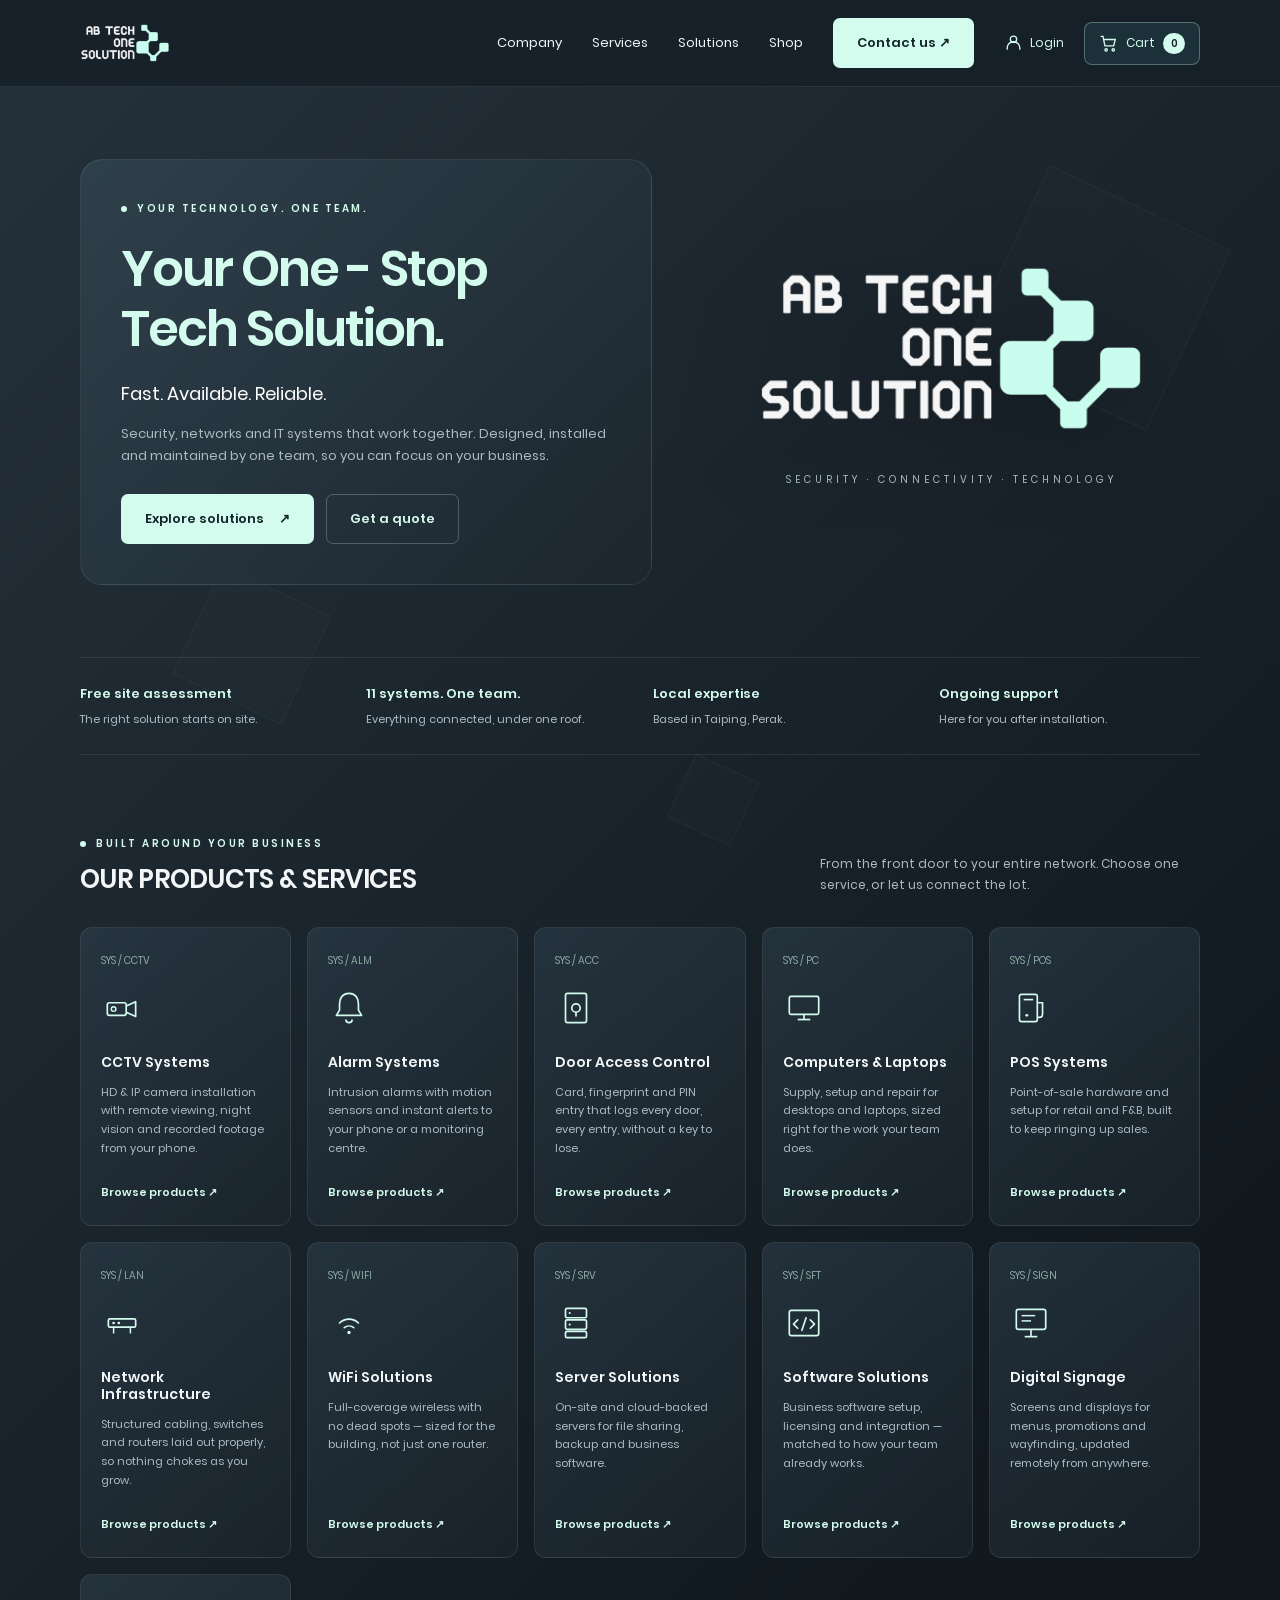
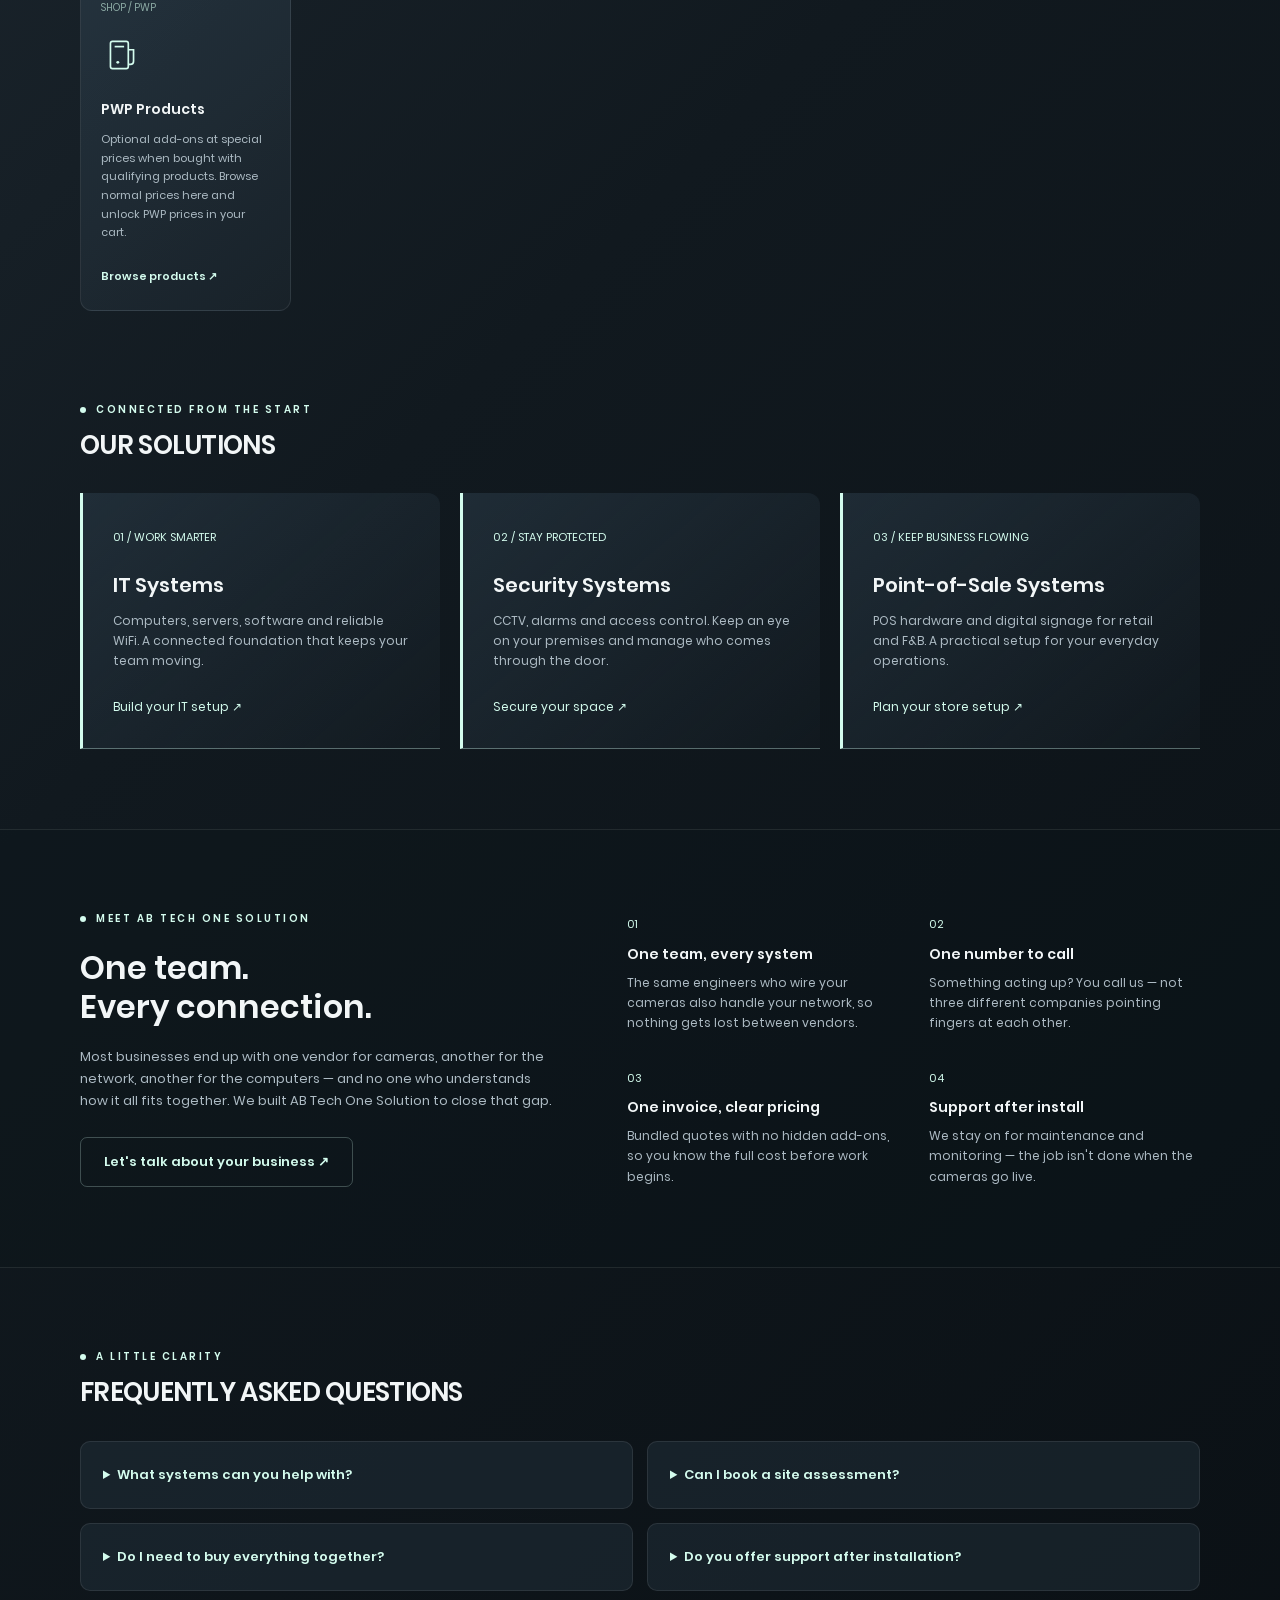
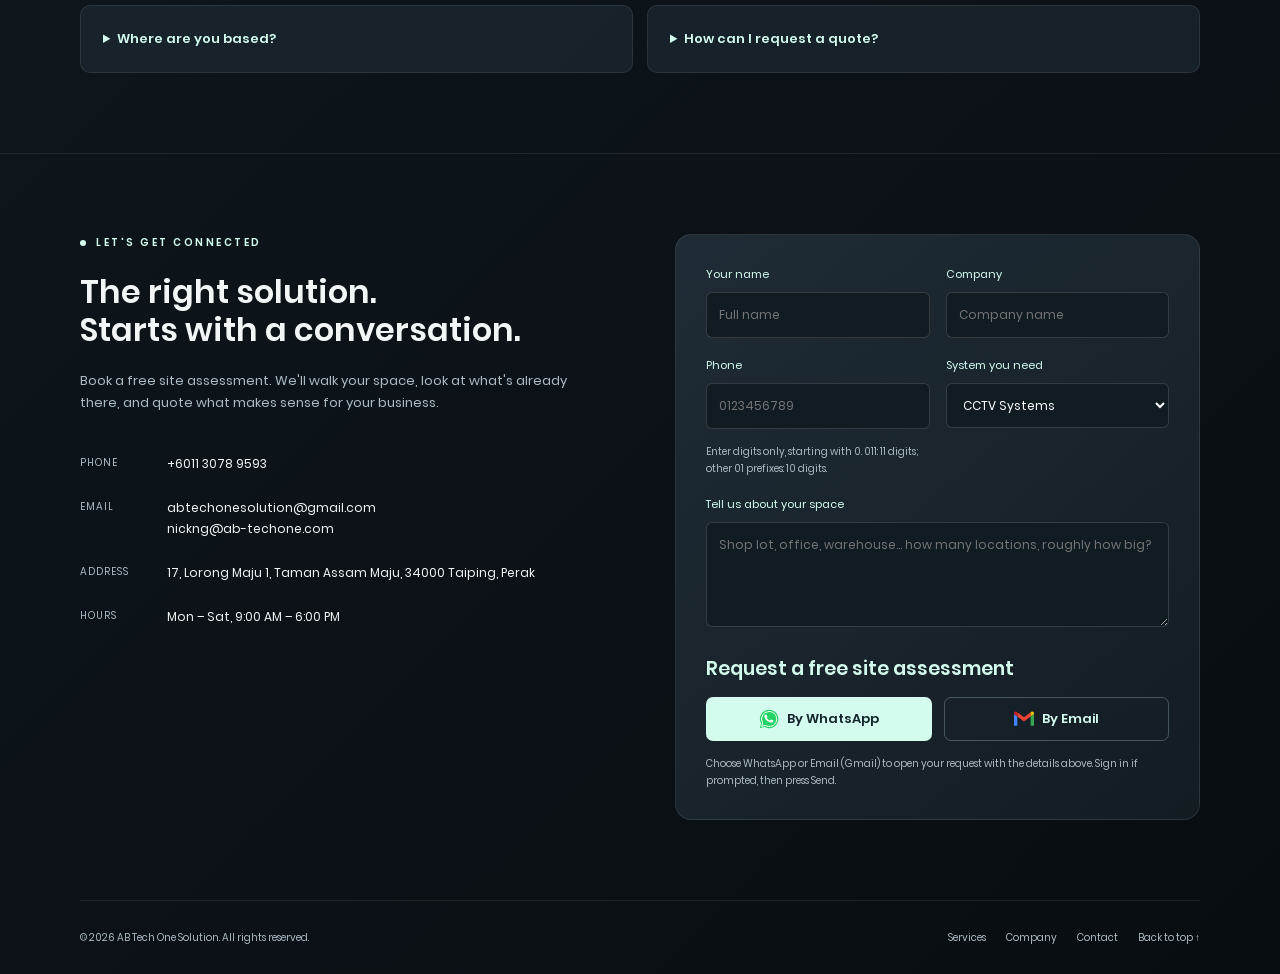
==== index.html @ af346e49 "Support custom category icons with upload preview sizing and reset" ====
<!doctype html>
<html lang="en"><head><meta charset="utf-8"><meta name="viewport" content="width=device-width,initial-scale=1"><meta name="theme-color" content="#162129"><meta name="description" content="AB Tech One Solution in Taiping, Perak. CCTV, alarms, door access, computers, POS, networking and IT solutions. Request a free site assessment."><title>AB Tech One Solution | Security, Network & IT Systems</title><link rel="icon" type="image/svg+xml" href="assets/favicon.svg?v=brand-1"><link rel="icon" type="image/png" sizes="32x32" href="assets/favicon-32.png?v=brand-1"><link rel="apple-touch-icon" sizes="180x180" href="assets/apple-touch-icon.png?v=brand-1"><link rel="stylesheet" href="styles.css?v=equal-contact-buttons"><script defer src="app.js?v=gmail-compose"></script><link rel="stylesheet" href="cart.css?v=cart-design-1"><script type="module" src="cart.js?v=category-icons-1"></script><script type="module" src="home-categories.js?v=category-icons-1"></script></head>
<body id="top"><a class="skip" href="#main">Skip to content</a><div class="background" aria-hidden="true"><i></i><i></i><i></i></div>
<header class="header"><div class="wrap header-row"><a class="brand" href="#top" aria-label="AB Tech One Solution home"><img src="assets/logo-nav.png" width="540" height="255" alt=""></a><button class="menu" aria-expanded="false" aria-controls="navigation" aria-label="Toggle navigation">Menu</button><nav class="nav" id="navigation" aria-label="Main navigation"><a href="#why">Company</a><a href="#services">Services</a><a href="#solutions">Solutions</a><a href="catalogue.html">Shop</a><a class="button" href="#contact">Contact us ↗</a></nav><div class="customer-header-actions"><button type="button" class="customer-account-toggle" data-customer-account aria-label="Customer login or create account"><svg viewBox="0 0 24 24" fill="none" stroke="currentColor" stroke-width="1.7" aria-hidden="true"><circle cx="12" cy="8" r="4"/><path d="M4 21v-2a8 8 0 0 1 16 0v2"/></svg><span>Login</span></button><button type="button" class="cart-toggle" data-cart-open><svg viewBox="0 0 24 24" fill="none" stroke="currentColor" stroke-width="1.7" aria-hidden="true"><path d="M2 3h3l2.5 12h11l2-8H6"/><circle cx="9" cy="20" r="1.5"/><circle cx="18" cy="20" r="1.5"/></svg><span>Cart</span><span data-cart-count>0</span></button></div></div></header>
<main id="main"><div class="wrap"><section class="hero" aria-labelledby="hero-title"><div class="hero-copy"><span class="eyebrow">Your technology. One team.</span><h1 id="hero-title">Your One - Stop<br>Tech Solution.</h1><p class="tagline">Fast. Available. Reliable.</p><p>Security, networks and IT systems that work together. Designed, installed and maintained by one team, so you can focus on your business.</p><div class="actions"><a class="button" href="#services">Explore solutions <span aria-hidden="true">↗</span></a><a class="button secondary" href="#contact">Get a quote</a></div></div><div class="hero-art"><img src="assets/logo-hero.png" width="1600" height="755" alt="AB Tech One Solution"><p>Security · Connectivity · Technology</p></div></section>
<div class="trust"><div><strong>Free site assessment</strong><p>The right solution starts on site.</p></div><div><strong id="systems-count-heading">Systems. One team.</strong><p>Everything connected, under one roof.</p></div><div><strong>Local expertise</strong><p>Based in Taiping, Perak.</p></div><div><strong>Ongoing support</strong><p>Here for you after installation.</p></div></div>
<section id="services"><div class="section-heading"><div><span class="eyebrow">Built around your business</span><h2>OUR PRODUCTS & SERVICES</h2></div><p>From the front door to your entire network. Choose one service, or let us connect the lot.</p></div><div class="services-grid"><article class="service-card">
          <span class="service-code">SYS / CCTV</span>
          <svg class="service-icon" viewBox="0 0 40 40" fill="none" xmlns="http://www.w3.org/2000/svg" aria-hidden="true">
            <rect x="6" y="15" width="18" height="12" rx="2" stroke="currentColor" stroke-width="1.6"/>
            <path d="M24 18l9-4v14l-9-4" stroke="currentColor" stroke-width="1.6" stroke-linejoin="round"/>
            <circle cx="12" cy="21" r="2.2" stroke="currentColor" stroke-width="1.4"/>
          </svg>
          <h3><a href="catalogue.html?category=CCTV%20Systems">CCTV Systems</a></h3>
          <p>HD &amp; IP camera installation with remote viewing, night vision and recorded footage from your phone.</p><a class="service-link" href="catalogue.html?category=CCTV%20Systems">Browse products <span aria-hidden="true">↗</span></a></article><article class="service-card">
          <span class="service-code">SYS / ALM</span>
          <svg class="service-icon" viewBox="0 0 40 40" fill="none" xmlns="http://www.w3.org/2000/svg" aria-hidden="true">
            <path d="M20 6c-6 0-9 4.5-9 10v6l-3 5h24l-3-5v-6c0-5.5-3-10-9-10z" stroke="currentColor" stroke-width="1.6" stroke-linejoin="round"/>
            <path d="M17 31a3 3 0 0 0 6 0" stroke="currentColor" stroke-width="1.6"/>
          </svg>
          <h3><a href="catalogue.html?category=Alarm%20Systems">Alarm Systems</a></h3>
          <p>Intrusion alarms with motion sensors and instant alerts to your phone or a monitoring centre.</p><a class="service-link" href="catalogue.html?category=Alarm%20Systems">Browse products <span aria-hidden="true">↗</span></a></article><article class="service-card">
          <span class="service-code">SYS / ACC</span>
          <svg class="service-icon" viewBox="0 0 40 40" fill="none" xmlns="http://www.w3.org/2000/svg" aria-hidden="true">
            <rect x="10" y="6" width="20" height="28" rx="2" stroke="currentColor" stroke-width="1.6"/>
            <circle cx="20" cy="20" r="4" stroke="currentColor" stroke-width="1.6"/>
            <line x1="20" y1="24" x2="20" y2="28" stroke="currentColor" stroke-width="1.6"/>
          </svg>
          <h3><a href="catalogue.html?category=Door%20Access%20Control">Door Access Control</a></h3>
          <p>Card, fingerprint and PIN entry that logs every door, every entry, without a key to lose.</p><a class="service-link" href="catalogue.html?category=Door%20Access%20Control">Browse products <span aria-hidden="true">↗</span></a></article><article class="service-card">
          <span class="service-code">SYS / PC</span>
          <svg class="service-icon" viewBox="0 0 40 40" fill="none" xmlns="http://www.w3.org/2000/svg" aria-hidden="true">
            <rect x="6" y="9" width="28" height="17" rx="1.5" stroke="currentColor" stroke-width="1.6"/>
            <line x1="14" y1="31" x2="26" y2="31" stroke="currentColor" stroke-width="1.6"/>
            <line x1="20" y1="26" x2="20" y2="31" stroke="currentColor" stroke-width="1.6"/>
          </svg>
          <h3><a href="catalogue.html?category=Computers%20%26%20Laptops">Computers &amp; Laptops</a></h3>
          <p>Supply, setup and repair for desktops and laptops, sized right for the work your team does.</p><a class="service-link" href="catalogue.html?category=Computers%20%26%20Laptops">Browse products <span aria-hidden="true">↗</span></a></article><article class="service-card">
          <span class="service-code">SYS / POS</span>
          <svg class="service-icon" viewBox="0 0 40 40" fill="none" xmlns="http://www.w3.org/2000/svg" aria-hidden="true">
            <rect x="9" y="7" width="17" height="26" rx="2" stroke="currentColor" stroke-width="1.6"/>
            <line x1="13" y1="12" x2="22" y2="12" stroke="currentColor" stroke-width="1.6"/>
            <path d="M26 15h5v11a3 3 0 0 1-3 3h-2" stroke="currentColor" stroke-width="1.6"/>
            <circle cx="16" cy="27" r="1.4" fill="currentColor"/>
          </svg>
          <h3><a href="catalogue.html?category=POS%20Systems">POS Systems</a></h3>
          <p>Point-of-sale hardware and setup for retail and F&amp;B, built to keep ringing up sales.</p><a class="service-link" href="catalogue.html?category=POS%20Systems">Browse products <span aria-hidden="true">↗</span></a></article><article class="service-card">
          <span class="service-code">SYS / LAN</span>
          <svg class="service-icon" viewBox="0 0 40 40" fill="none" xmlns="http://www.w3.org/2000/svg" aria-hidden="true">
            <rect x="7" y="16" width="26" height="8" rx="1.5" stroke="currentColor" stroke-width="1.6"/>
            <circle cx="12" cy="20" r="1.3" fill="currentColor"/>
            <circle cx="17" cy="20" r="1.3" fill="currentColor"/>
            <line x1="12" y1="24" x2="12" y2="30" stroke="currentColor" stroke-width="1.4"/>
            <line x1="28" y1="24" x2="28" y2="30" stroke="currentColor" stroke-width="1.4"/>
          </svg>
          <h3><a href="catalogue.html?category=Network%20Infrastructure">Network Infrastructure</a></h3>
          <p>Structured cabling, switches and routers laid out properly, so nothing chokes as you grow.</p><a class="service-link" href="catalogue.html?category=Network%20Infrastructure">Browse products <span aria-hidden="true">↗</span></a></article><article class="service-card">
          <span class="service-code">SYS / WIFI</span>
          <svg class="service-icon" viewBox="0 0 40 40" fill="none" xmlns="http://www.w3.org/2000/svg" aria-hidden="true">
            <path d="M11 20a13 13 0 0 1 18 0" stroke="currentColor" stroke-width="1.6" stroke-linecap="round"/>
            <path d="M15.5 24.5a7 7 0 0 1 9 0" stroke="currentColor" stroke-width="1.6" stroke-linecap="round"/>
            <circle cx="20" cy="29" r="1.6" fill="currentColor"/>
          </svg>
          <h3><a href="catalogue.html?category=WiFi%20Solutions">WiFi Solutions</a></h3>
          <p>Full-coverage wireless with no dead spots — sized for the building, not just one router.</p><a class="service-link" href="catalogue.html?category=WiFi%20Solutions">Browse products <span aria-hidden="true">↗</span></a></article><article class="service-card">
          <span class="service-code">SYS / SRV</span>
          <svg class="service-icon" viewBox="0 0 40 40" fill="none" xmlns="http://www.w3.org/2000/svg" aria-hidden="true">
            <rect x="10" y="6" width="20" height="9" rx="1.5" stroke="currentColor" stroke-width="1.6"/>
            <rect x="10" y="17" width="20" height="9" rx="1.5" stroke="currentColor" stroke-width="1.6"/>
            <rect x="10" y="28" width="20" height="6" rx="1.5" stroke="currentColor" stroke-width="1.6"/>
            <circle cx="14" cy="10.5" r="1" fill="currentColor"/>
            <circle cx="14" cy="21.5" r="1" fill="currentColor"/>
          </svg>
          <h3><a href="catalogue.html?category=Server%20Solutions">Server Solutions</a></h3>
          <p>On-site and cloud-backed servers for file sharing, backup and business software.</p><a class="service-link" href="catalogue.html?category=Server%20Solutions">Browse products <span aria-hidden="true">↗</span></a></article><article class="service-card">
          <span class="service-code">SYS / SFT</span>
          <svg class="service-icon" viewBox="0 0 40 40" fill="none" xmlns="http://www.w3.org/2000/svg" aria-hidden="true">
            <rect x="6" y="8" width="28" height="24" rx="2" stroke="currentColor" stroke-width="1.6"/>
            <path d="M14 17l-4 4 4 4" stroke="currentColor" stroke-width="1.6" stroke-linecap="round" stroke-linejoin="round"/>
            <path d="M26 17l4 4-4 4" stroke="currentColor" stroke-width="1.6" stroke-linecap="round" stroke-linejoin="round"/>
            <line x1="22" y1="15" x2="18" y2="27" stroke="currentColor" stroke-width="1.6" stroke-linecap="round"/>
          </svg>
          <h3><a href="catalogue.html?category=Software%20Solutions">Software Solutions</a></h3>
          <p>Business software setup, licensing and integration — matched to how your team already works.</p><a class="service-link" href="catalogue.html?category=Software%20Solutions">Browse products <span aria-hidden="true">↗</span></a></article><article class="service-card">
          <span class="service-code">SYS / SIGN</span>
          <svg class="service-icon" viewBox="0 0 40 40" fill="none" xmlns="http://www.w3.org/2000/svg" aria-hidden="true">
            <rect x="6" y="7" width="28" height="19" rx="2" stroke="currentColor" stroke-width="1.6"/>
            <line x1="14" y1="33" x2="26" y2="33" stroke="currentColor" stroke-width="1.6"/>
            <line x1="20" y1="26" x2="20" y2="33" stroke="currentColor" stroke-width="1.6"/>
            <line x1="11" y1="13" x2="24" y2="13" stroke="currentColor" stroke-width="1.4"/>
            <line x1="11" y1="18" x2="20" y2="18" stroke="currentColor" stroke-width="1.4"/>
          </svg>
          <h3><a href="catalogue.html?category=Digital%20Signage">Digital Signage</a></h3>
          <p>Screens and displays for menus, promotions and wayfinding, updated remotely from anywhere.</p><a class="service-link" href="catalogue.html?category=Digital%20Signage">Browse products <span aria-hidden="true">↗</span></a></article></div></section>
<section id="solutions" class="solutions"><div class="section-heading"><div><span class="eyebrow">Connected from the start</span><h2>OUR SOLUTIONS</h2></div></div><div class="solutions-grid"><article class="solution"><span>01 / WORK SMARTER</span><h3>IT Systems</h3><p>Computers, servers, software and reliable WiFi. A connected foundation that keeps your team moving.</p><a href="#contact" data-service="Network Infrastructure">Build your IT setup ↗</a></article><article class="solution"><span>02 / STAY PROTECTED</span><h3>Security Systems</h3><p>CCTV, alarms and access control. Keep an eye on your premises and manage who comes through the door.</p><a href="#contact" data-service="CCTV Systems">Secure your space ↗</a></article><article class="solution"><span>03 / KEEP BUSINESS FLOWING</span><h3>Point-of-Sale Systems</h3><p>POS hardware and digital signage for retail and F&B. A practical setup for your everyday operations.</p><a href="#contact" data-service="POS Systems">Plan your store setup ↗</a></article></div></section></div>
<section class="why" id="why"><div class="wrap why-grid"><div class="why-copy"><span class="eyebrow">Meet AB Tech One Solution</span><h2>One team.<br>Every connection.</h2><p>Most businesses end up with one vendor for cameras, another for the network, another for the computers — and no one who understands how it all fits together. We built AB Tech One Solution to close that gap.</p><a class="button secondary" style="margin-top:25px" href="#contact">Let's talk about your business ↗</a></div><div class="why-list">
        <div class="why-item">
          <span class="num mono">01</span>
          <h3>One team, every system</h3>
          <p>The same engineers who wire your cameras also handle your network, so nothing gets lost between vendors.</p>
        </div>
        <div class="why-item">
          <span class="num mono">02</span>
          <h3>One number to call</h3>
          <p>Something acting up? You call us — not three different companies pointing fingers at each other.</p>
        </div>
        <div class="why-item">
          <span class="num mono">03</span>
          <h3>One invoice, clear pricing</h3>
          <p>Bundled quotes with no hidden add-ons, so you know the full cost before work begins.</p>
        </div>
        <div class="why-item">
          <span class="num mono">04</span>
          <h3>Support after install</h3>
          <p>We stay on for maintenance and monitoring — the job isn't done when the cameras go live.</p>
        </div></div></div></section>
<div class="wrap"><section id="faq"><div class="section-heading"><div><span class="eyebrow">A little clarity</span><h2>FREQUENTLY ASKED QUESTIONS</h2></div></div><div class="faqs"><details><summary>What systems can you help with?</summary><p>We supply, install and maintain CCTV, alarms, access control, computers, POS systems, networks, WiFi, servers, software and digital signage.</p></details><details><summary>Can I book a site assessment?</summary><p>Yes. Contact us to arrange a free site assessment. We review your space and existing systems before recommending a solution.</p></details><details><summary>Do I need to buy everything together?</summary><p>No. Each service can be purchased on its own, or combined into a coordinated setup for your business.</p></details><details><summary>Do you offer support after installation?</summary><p>Yes. We provide maintenance and monitoring after installation. Get in touch to discuss support for your setup.</p></details><details><summary>Where are you based?</summary><p>We are at 17, Lorong Maju 1, Taman Assam Maju, 34000 Taiping, Perak. Call us to discuss a visit to your location.</p></details><details><summary>How can I request a quote?</summary><p>Call +6011 3078 9593, email us, or use the form below to request a free site assessment through WhatsApp. Tell us about your space and the systems you need.</p></details></div></section></div>
<section class="contact" id="contact"><div class="wrap contact-inner"><div class="contact-info"><span class="eyebrow">Let's get connected</span><h2>The right solution.<br>Starts with a conversation.</h2><p>Book a free site assessment. We'll walk your space, look at what's already there, and quote what makes sense for your business.</p><div class="contact-detail">
          <div><span class="label mono">PHONE</span><a href="tel:+601130789593">+6011 3078 9593</a></div>
          <div><span class="label mono">EMAIL</span>
            <span class="lines">
              <a href="mailto:abtechonesolution@gmail.com">abtechonesolution@gmail.com</a>
              <a href="mailto:nickng@ab-techone.com">nickng@ab-techone.com</a>
            </span>
          </div>
          <div><span class="label mono">ADDRESS</span>
            <a href="https://www.google.com/maps/search/?api=1&query=17+Lorong+Maju+1+Taman+Assam+Maju+34000+Taiping+Perak" target="_blank" rel="noopener">
              17, Lorong Maju 1, Taman Assam Maju, 34000 Taiping, Perak
            </a>
          </div>
          <div><span class="label mono">HOURS</span><span>Mon – Sat, 9:00 AM – 6:00 PM</span></div></div></div><form class="contact-form" action="https://wa.me/601130789593" method="get"><div class="form-row two">
          <div class="field">
            <label for="name">Your name</label>
            <input id="name" name="name" type="text" placeholder="Full name" required>
          </div>
          <div class="field">
            <label for="company">Company</label>
            <input id="company" name="company" type="text" placeholder="Company name" required pattern=".*\S.*" title="Enter your company name.">
          </div>
        </div>
        <div class="form-row two">
          <div class="field">
            <label for="phone">Phone</label>
            <input id="phone" name="phone" type="tel" placeholder="0123456789" required maxlength="11" pattern="[0-9]{10,11}" inputmode="numeric" autocomplete="tel" aria-describedby="phone-help">
            <p class="form-note" id="phone-help">Enter digits only, starting with 0. 011: 11 digits; other 01 prefixes: 10 digits.</p>
          </div>
          <div class="field">
            <label for="service">System you need</label>
            <select id="service" name="service"><option>CCTV Systems</option><option>Alarm Systems</option><option>Door Access Control</option><option>Computers &amp; Laptops</option><option>POS Systems</option><option>Network Infrastructure</option><option>WiFi Solutions</option><option>Server Solutions</option><option>Software Solutions</option><option>Digital Signage</option><option>Not sure yet</option></select>
          </div>
        </div>
        <div class="form-row">
          <div class="field">
            <label for="message">Tell us about your space</label>
            <textarea id="message" name="message" placeholder="Shop lot, office, warehouse... how many locations, roughly how big?"></textarea>
          </div>
        </div>
        <h3 class="assessment-title">Request a free site assessment</h3>
        <div class="assessment-actions">
          <button class="button form-submit" type="submit" name="channel" value="whatsapp"><svg width="20" height="20" class="contact-channel-icon" viewBox="0 0 24 24" aria-hidden="true"><path fill="#25d366" d="M12 1a11 11 0 0 0-9.5 16.5L1 23l5.7-1.5A11 11 0 1 0 12 1Z"/><path fill="none" stroke="#fff" stroke-width="1.2" d="M12 3a9 9 0 0 0-7.8 13.5L3.2 20.8l4.4-1.1A9 9 0 1 0 12 3Z"/><path fill="#fff" d="m8.5 6.7-1 .1c-.5.1-1.1.9-1.1 1.8 0 2.3 3.2 5.9 6.6 7.3 1.8.8 3.7.3 4.1-1.1l.2-1-2.8-1.3-.8 1c-.3.3-.5.3-.9.1-1.3-.6-2.6-1.7-3.3-2.9-.2-.4-.2-.6 0-.8l.8-.9Z"/></svg>By WhatsApp</button>
          <button class="button secondary form-submit" type="submit" name="channel" value="email"><svg width="20" height="20" class="contact-channel-icon" viewBox="0 0 24 20" aria-hidden="true"><path fill="#4285f4" d="M0 4v14h4V7Z"/><path fill="#34a853" d="M20 7v11h4V4Z"/><path fill="#ea4335" d="m4 2 8 6 8-6v5l-8 6-8-6Z"/><path fill="#c5221f" d="M0 4V3a2 2 0 0 1 3.2-1.6L4 2v5Z"/><path fill="#fbbc04" d="m20 2 .8-.6A2 2 0 0 1 24 3v1l-4 3Z"/></svg>By Email</button>
        </div>
        <p class="form-note" id="form-status" role="status">Choose WhatsApp or Email (Gmail) to open your request with the details above. Sign in if prompted, then press Send.</p><noscript><p class="form-note">Please email <a href="mailto:abtechonesolution@gmail.com">abtechonesolution@gmail.com</a> or call +6011 3078 9593.</p></noscript>
      </form></div></section></main>
<footer><div class="wrap footer-row"><span>© <span id="year">2026</span> AB Tech One Solution. All rights reserved.</span><div class="footer-links"><a href="#services">Services</a><a href="#why">Company</a><a href="#contact">Contact</a><a href="#top">Back to top ↑</a></div></div></footer></body></html>
---- styles.css ----
@font-face{font-family:Poppins;src:url('assets/poppins-regular.ttf') format('truetype');font-weight:400;font-display:swap}
@font-face{font-family:Poppins;src:url('assets/poppins-semibold.ttf') format('truetype');font-weight:600 800;font-display:swap}
:root{color-scheme:dark;--mint:#d4fcee;--muted:#adbbc4;--line:#ffffff16;--panel:#263640;--bg:#11191f}
*{box-sizing:border-box}html{scroll-behavior:smooth;scroll-padding-top:100px}body{margin:0;background:linear-gradient(135deg,#25313b 0%,#11191f 45%,#080d11 100%);color:#f2f6f7;font:15px/1.7 Poppins,Arial,sans-serif}a{color:inherit;text-decoration:none}button,input,textarea,select{font:inherit}button,a,input,textarea,select,summary{-webkit-tap-highlight-color:transparent}a:focus-visible,button:focus-visible,input:focus-visible,select:focus-visible,textarea:focus-visible,summary:focus-visible{outline:3px solid var(--mint);outline-offset:5px}img,svg{max-width:100%;display:block}h1,h2,h3,p{margin:0}h1,h2,h3{line-height:1.2}p{color:var(--muted)}.wrap{width:min(1120px,calc(100% - 48px));margin:auto}.skip{position:fixed;top:-100px;z-index:100;background:var(--mint);color:var(--bg);padding:12px}.skip:focus{top:8px}.background{position:fixed;inset:0;overflow:hidden;pointer-events:none;z-index:-1}.background i{position:absolute;width:120px;height:120px;border:1px solid #d4fcee0b;background:#d4fcee03;left:15%;top:65%;transform:rotate(25deg);animation:float 18s ease-in-out infinite}.background i:nth-child(2){left:78%;top:22%;width:200px;height:200px;animation-delay:-8s}.background i:nth-child(3){left:53%;top:85%;width:70px;height:70px;animation-delay:-4s}@keyframes float{50%{transform:translateY(-65px) rotate(65deg)}}
.header{position:sticky;top:0;z-index:20;background:#162129ed;backdrop-filter:blur(18px);border-bottom:1px solid var(--line)}.header-row{height:86px;display:flex;align-items:center;justify-content:space-between;gap:24px}.brand{display:flex;align-items:center;gap:12px;font-size:13px;font-weight:600;line-height:1.4}.brand img{width:90px;height:auto;flex-shrink:0;object-fit:contain}.brand small{display:block;color:var(--muted);font-size:10px;letter-spacing:2px;font-weight:400}.nav{display:flex;gap:30px;align-items:center;font-size:13px}.nav a:hover{color:var(--mint)}.button{display:inline-flex;align-items:center;justify-content:center;gap:15px;border:1px solid transparent;border-radius:7px;background:var(--mint);color:#13252a;padding:13px 23px;font-weight:600;font-size:13px;cursor:pointer;transition:transform .2s,background .2s}.button:hover{background:#a9ebd4;transform:translateY(-2px)}.button.secondary{background:transparent;color:var(--mint);border-color:#d4fcee40}.menu{display:none}.hero{display:grid;grid-template-columns:1.15fr 1fr;align-items:center;gap:50px;min-height:570px;padding:70px 0}.hero-copy{padding:40px;border:1px solid var(--line);border-radius:22px;background:linear-gradient(135deg,#344955aa,#1d272faa)}.eyebrow{display:block;color:var(--mint);text-transform:uppercase;letter-spacing:2.5px;font-size:10px;font-weight:600;margin-bottom:22px}.eyebrow::before{content:'';display:inline-block;width:6px;height:6px;border-radius:50%;background:var(--mint);margin-right:10px}h1{font-size:clamp(34px,4vw,50px);letter-spacing:-2px;color:var(--mint)}.tagline{font-size:18px;color:#fff;margin-top:20px}.hero-copy>p:not(.tagline){margin-top:14px;font-size:13px}.actions{display:flex;flex-wrap:wrap;gap:12px;margin-top:27px}.hero-art{text-align:center}.hero-art img{width:390px;height:auto;margin:auto;filter:drop-shadow(0 20px 45px #0005)}.hero-art p{font-size:10px;letter-spacing:4px;margin-top:30px;text-transform:uppercase}.trust{display:grid;grid-template-columns:repeat(4,1fr);border-block:1px solid var(--line);padding:25px 0;gap:25px}.trust strong{display:block;font-size:13px;color:var(--mint)}.trust p{font-size:11px;margin-top:5px}section{padding:80px 0}.section-heading{display:flex;justify-content:space-between;align-items:end;gap:30px;margin-bottom:32px}.section-heading h2{font-size:26px;letter-spacing:-.7px}.section-heading p{max-width:380px;font-size:12px}.section-heading .eyebrow{margin-bottom:12px}.services-grid{display:grid;grid-template-columns:repeat(5,1fr);gap:16px}.service-card{position:relative;padding:24px 20px;display:flex;flex-direction:column;align-items:start;border:1px solid var(--line);border-radius:12px;background:linear-gradient(140deg,#2e404e90,#1d272f90);transition:transform .2s,border-color .2s;min-width:0}.service-card:hover{transform:translateY(-5px);border-color:#d4fcee60}.service-code{font-size:10px;color:#8caaa4;margin-bottom:18px}.service-icon{width:42px;height:42px;color:var(--mint);margin-bottom:25px}.service-card h3{font-size:14px;margin-bottom:12px}.service-card p{font-size:11px;margin-bottom:25px}.service-link{margin-top:auto;font-size:11px;font-weight:600;color:var(--mint)}.solutions{padding-top:10px}.solutions-grid{display:grid;grid-template-columns:repeat(3,1fr);gap:20px}.solution{padding:30px;border-left:3px solid var(--mint);border-bottom:1px solid #d4fcee55;background:linear-gradient(140deg,#2e404e80,#1d272f30);border-radius:0 12px 0 0}.solution span{font-size:11px;color:var(--mint)}.solution h3{font-size:20px;margin:24px 0 14px}.solution p{font-size:12px}.solution a{display:inline-block;font-size:12px;color:var(--mint);margin-top:25px}.why{border-block:1px solid var(--line);background:#0b141a40}.why-grid{display:grid;grid-template-columns:1fr 1.2fr;gap:70px}.why h2{font-size:32px}.why-copy>p{margin-top:20px;font-size:13px}.why-list{display:grid;grid-template-columns:1fr 1fr;gap:30px}.why-item .num{font-size:11px;color:var(--mint)}.why-item h3{font-size:14px;margin:10px 0}.why-item p{font-size:12px}.faqs{display:grid;grid-template-columns:1fr 1fr;gap:14px;align-items:start}details{background:#26364070;border:1px solid var(--line);border-radius:10px;padding:22px}summary{cursor:pointer;font-size:13px;font-weight:600;color:var(--mint)}details p{font-size:12px;margin-top:16px}.quote-banner{margin-top:65px;padding:38px 40px;border-radius:16px;background:var(--mint);color:#15262e;display:flex;align-items:center;justify-content:space-between;gap:30px}.quote-banner h2{font-size:26px}.quote-banner p{color:#34554f;font-size:13px;margin-top:8px}.quote-banner .button{background:#1d303a;color:var(--mint);flex-shrink:0}.contact{border-top:1px solid var(--line)}.contact-inner{display:grid;grid-template-columns:1fr 1fr;gap:70px}.contact h2{font-size:32px}.contact-info>p{font-size:13px;margin:20px 0 28px}.contact-detail>div{display:grid;grid-template-columns:72px 1fr;gap:15px;font-size:12px;padding:12px 0}.label{font-size:10px;color:var(--muted);letter-spacing:1px}.lines a{display:block}.contact-detail a{overflow-wrap:anywhere}.contact-detail a:hover{text-decoration:underline;color:var(--mint)}.contact-form{padding:30px;background:linear-gradient(140deg,#2e404e90,#1d272f90);border:1px solid var(--line);border-radius:16px}.form-row{display:grid;gap:16px;margin-bottom:18px}.form-row.two{grid-template-columns:1fr 1fr}.field label{display:block;font-size:11px;margin-bottom:8px;color:var(--mint)}input,select,textarea{width:100%;min-width:0;border:1px solid #ffffff25;border-radius:6px;background:#111b22;color:#fff;padding:12px;font-size:12px}textarea{min-height:105px;resize:vertical}.form-submit{width:100%}.form-note{font-size:10px;margin-top:14px}.footer-row{display:flex;justify-content:space-between;gap:20px;align-items:center;padding:28px 0;border-top:1px solid var(--line);font-size:10px;color:var(--muted)}.footer-links{display:flex;gap:20px}
@media(min-width:1400px){.hero{min-height:630px}}@media(max-width:1000px){.services-grid{grid-template-columns:repeat(3,1fr)}.hero{gap:25px}.hero-copy{padding:28px}.nav{gap:18px}.contact-inner,.why-grid{gap:35px}}
@media(max-width:720px){.wrap{width:calc(100% - 36px)}.header-row{height:72px}.brand img{width:70px}.menu{display:block;background:none;border:1px solid #ffffff30;color:var(--mint);padding:8px 12px;border-radius:6px}.nav{display:none;position:absolute;top:72px;left:0;right:0;padding:24px;background:#17242d;border-bottom:1px solid var(--line);flex-direction:column;align-items:stretch}.nav.open{display:flex}.hero{grid-template-columns:1fr;padding:35px 0;gap:30px;min-height:auto}.hero-art{grid-row:1}.hero-art img{width:200px}.hero-art p{display:none}.hero-copy{padding:30px 25px}h1{font-size:38px}.trust{grid-template-columns:1fr 1fr;gap:22px}.services-grid{grid-template-columns:1fr 1fr;gap:12px}.service-card{padding:20px 16px}.section-heading{display:block}.section-heading p{margin-top:15px}.solutions-grid,.why-grid,.contact-inner,.faqs{grid-template-columns:1fr}.solutions-grid{gap:16px}.solution{padding:24px}.solution h3{margin-top:15px}.why-list{gap:24px}section{padding:55px 0}.quote-banner{padding:28px;display:block}.quote-banner .button{margin-top:22px}.contact-form{padding:24px}.footer-row{align-items:start;flex-direction:column}}
@media(max-width:380px){.form-row.two,.why-list{grid-template-columns:1fr}h1{font-size:32px}.brand{font-size:11px}.services-grid{grid-template-columns:1fr}}
@media(prefers-reduced-motion:reduce){html{scroll-behavior:auto}*,*::before,*::after{animation:none!important;transition:none!important}}

.assessment-title{font-size:19px;color:var(--mint);margin:24px 0 16px}.assessment-actions{display:grid;grid-template-columns:repeat(2,minmax(0,1fr));gap:12px}.assessment-actions .button{width:100%;min-height:44px;padding:10px 16px;gap:8px;white-space:nowrap}.assessment-actions .contact-channel-icon{display:block;width:20px;height:20px;flex:0 0 20px}
---- cart.css ----
.cart-toggle{display:inline-flex;align-items:center;gap:8px;border:1px solid #d4fcee50;border-radius:8px;background:#1b3039;color:var(--mint);padding:10px 14px;font:inherit;font-size:12px;cursor:pointer;white-space:nowrap}.cart-toggle svg{width:19px;height:19px}.cart-toggle [data-cart-count]{background:var(--mint);color:#162129;border-radius:20px;min-width:22px;padding:2px 5px;text-align:center;font-size:10px;font-weight:600}.cart-dialog{width:min(760px,calc(100% - 28px));max-height:90vh;max-height:90dvh;overflow:auto;padding:30px;border:1px solid #d4fcee35;border-radius:18px;background:#1b2932;color:#f2f6f7}.cart-dialog::backdrop{background:#050b10cc;backdrop-filter:blur(5px)}body:has(.cart-dialog[open]){overflow:hidden}.cart-heading{display:flex;align-items:center;justify-content:space-between;gap:20px}.cart-heading h2{font-size:28px;margin-top:8px}.cart-close{background:none;border:0;font-size:30px;color:var(--mint);cursor:pointer}.cart-status{font-size:12px;margin-top:12px}.cart-status:empty{display:none}.cart-item{display:flex;gap:18px;align-items:center;padding:22px 0;border-bottom:1px solid var(--line)}.cart-item>img{width:85px;height:85px;object-fit:contain;border-radius:10px;background:#13232d}.cart-item-copy{flex:1;min-width:0}.cart-item h3{font-size:15px;overflow-wrap:anywhere}.cart-item p{font-size:12px;margin:6px 0}.cart-item .product-category{display:block;font-size:9px;color:var(--muted)}.cart-item .sample-badge{display:inline-block;font-size:9px;color:var(--mint);margin-top:5px}.cart-quantity{display:flex;align-items:center;margin-top:12px;gap:0}.cart-quantity button,.cart-quantity input{height:34px;border:1px solid #d4fcee35;border-radius:0;background:#13232d;color:var(--mint);text-align:center}.cart-quantity button{width:32px;font-size:18px;cursor:pointer}.cart-quantity input{width:58px;padding:4px;font-size:12px}.cart-quantity button:first-child{border-radius:6px 0 0 6px}.cart-quantity button:last-child{border-radius:0 6px 6px 0}.cart-quantity button:disabled{opacity:.4;cursor:default}.cart-item-end{text-align:right;display:flex;flex-direction:column;align-items:end;gap:14px}.cart-item-end strong{font-size:14px;color:var(--mint)}.cart-remove,.cart-clear{border:0;background:none;color:#ffc6b5;cursor:pointer;font-size:12px}.cart-summary{margin:24px 0;padding:20px;border:1px solid #d4fcee25;border-radius:10px;background:#13232d}.cart-summary>div{display:flex;justify-content:space-between;gap:12px;align-items:center}.cart-summary strong{font-size:26px;color:var(--mint)}.cart-summary p{font-size:11px;margin-top:10px}.cart-price-note:empty{display:none}.cart-actions{display:flex;align-items:center;justify-content:space-between;gap:16px}.cart-empty{text-align:center;padding:40px 0}.cart-empty p{margin:12px 0 24px;font-size:13px}.cart-toast{position:fixed;bottom:24px;left:50%;transform:translateX(-50%);z-index:10001;background:var(--mint);color:#162129;border-radius:10px;padding:14px 20px;font-size:12px;box-shadow:0 8px 30px #0006;max-width:calc(100% - 32px);width:max-content;pointer-events:none;opacity:0;transition:opacity .15s}.cart-toast.visible{opacity:1}.product-add-cart{margin-top:18px;width:100%;justify-content:center}.product-add-cart:disabled{opacity:.6}.header-row>.cart-toggle{margin-left:auto;margin-right:18px}@media(max-width:600px){.cart-dialog{padding:22px 18px}.cart-item{gap:12px;align-items:start;flex-wrap:wrap}.cart-item>img{width:60px;height:60px}.cart-item-copy{flex-basis:calc(100% - 80px)}.cart-item-end{flex-direction:row;align-items:center;justify-content:space-between;width:100%;padding-left:72px}.cart-summary strong{font-size:22px}.cart-heading h2{font-size:24px}.cart-toggle{padding:8px 10px}.header-row>.cart-toggle{margin-right:10px}.catalogue-nav{gap:10px}}
@media(min-width:721px) and (max-width:1100px){.header-row{gap:14px}.header-row>.cart-toggle{margin-right:0}.header-row .brand span{display:none}.header-row .nav{gap:14px;font-size:12px}.header-row .nav .button{padding:11px 14px;font-size:12px}}
@media(max-width:720px){.header-row{gap:10px}.header-row>.cart-toggle{margin-right:0}.header-row .brand span{display:none}}
@media(min-width:721px) and (max-width:850px){.header-row .nav{gap:10px;font-size:11px}.header-row .nav .button{padding:10px;font-size:11px}.header-row .brand img{width:75px}}
.customer-header-actions{display:flex;align-items:center;gap:14px;flex-shrink:0}.header-row>.nav,.header-row>.catalogue-nav{margin-left:auto}.customer-account-toggle{display:inline-flex;align-items:center;gap:7px;background:none;border:0;color:var(--mint);font:inherit;font-size:12px;cursor:pointer;max-width:150px}.customer-account-toggle svg{width:19px;height:19px;flex-shrink:0}.customer-account-toggle span{overflow:hidden;text-overflow:ellipsis;white-space:nowrap}.customer-dialog{width:min(450px,calc(100% - 28px));max-height:90dvh;overflow:auto;padding:28px;border:1px solid #d4fcee35;border-radius:18px;background:#1b2932;color:#f2f6f7}.customer-dialog::backdrop{background:#050b10cc;backdrop-filter:blur(5px)}body:has(.customer-dialog[open]){overflow:hidden}.customer-dialog h2{font-size:24px}.customer-dialog>p{font-size:12px;margin-top:16px}.customer-tabs{display:flex;gap:24px;border-bottom:1px solid var(--line);margin:24px 0 18px}.customer-tabs button{border:0;border-bottom:2px solid transparent;background:none;color:var(--muted);font:inherit;font-size:13px;padding:0 0 12px;cursor:pointer}.customer-tabs button[aria-selected=true]{border-color:var(--mint);color:var(--mint)}.customer-dialog label{display:block;margin-top:16px;font-size:12px;color:var(--mint)}.customer-dialog input{margin-top:7px;padding:12px}.customer-submit{width:100%;margin-top:24px}.customer-help{font-size:10px;margin-top:6px}.customer-dialog #customer-message[data-error=true]{color:#ffc6b5}.customer-dialog #customer-message:empty{display:none}#customer-signed-in p{margin:22px 0;font-size:14px}.customer-dialog button:disabled{opacity:.5;cursor:default}
@media(max-width:1100px){.customer-header-actions{gap:10px}.customer-account-toggle{max-width:100px;font-size:11px}.header-row{gap:12px}.header-row .nav{gap:12px;font-size:12px}.header-row .brand span{display:none}.header-row .nav .button{padding:10px 12px;font-size:11px}}
@media(min-width:721px) and (max-width:900px){.header-row .nav{gap:9px;font-size:11px}.customer-account-toggle span{display:none}.customer-account-toggle{width:26px}}
@media(max-width:720px){.header-row>.menu{margin-left:auto}.header-row>.catalogue-nav{margin-left:auto}.customer-account-toggle span{display:none}.customer-account-toggle{padding:7px}.customer-header-actions{gap:6px}.catalogue-nav>a:first-child{display:inline-flex}.catalogue-nav .button{font-size:10px;padding:9px 10px}}
@media(max-width:420px){.cart-toggle>span:not([data-cart-count]){display:none}.cart-toggle{gap:5px;padding:8px}.header-row{gap:8px}.customer-dialog{padding:22px}}.customer-dialog{width:min(520px,calc(100% - 28px))}.customer-dialog input,.customer-dialog select{width:100%;min-width:0;box-sizing:border-box}.customer-dialog select{display:block;margin-top:7px;padding:12px;background:#13232d;border:1px solid #d4fcee35;border-radius:8px;color:var(--mint);font:inherit;color-scheme:dark}.customer-dialog input[type=date]{color-scheme:dark;min-height:44px}.customer-profile-row{display:grid;grid-template-columns:1fr 1fr;gap:16px}.customer-form-links{display:flex;flex-wrap:wrap;gap:12px;margin-top:16px}.customer-form-links button{padding:0;border:0;background:none;color:var(--mint);text-decoration:underline;text-underline-offset:3px;font:inherit;font-size:11px;text-align:left;cursor:pointer}.customer-dialog form h3{font-size:18px;margin-top:24px}.reset-password-page{min-height:100dvh;display:grid;place-items:center;padding:28px 14px}.reset-password-card{margin:0}.reset-password-card h1{font-size:26px;margin-top:22px}.reset-password-card p{font-size:12px;margin-top:12px}.reset-login-link{display:inline-block;margin-top:20px;font-size:12px}#reset-message:empty{display:none}@media(max-width:420px){.customer-profile-row{grid-template-columns:1fr;gap:0}}

.birth-date-picker{border:0;padding:0;margin:16px 0 0;min-width:0}.birth-date-picker legend{font-size:12px;color:var(--mint)}.birth-date-options{display:grid;grid-template-columns:.8fr 1.5fr 1fr;gap:10px}.birth-date-options label{margin-top:8px}.customer-details{display:grid;grid-template-columns:110px 1fr;gap:12px;font-size:12px;margin:18px 0}.customer-details dt{color:var(--muted)}.customer-details dd{margin:0;overflow-wrap:anywhere}.customer-dialog textarea{display:block;width:100%;box-sizing:border-box;margin-top:8px;padding:12px;border:1px solid #d4fcee35;border-radius:8px;background:#13232d;color:var(--mint);font:inherit;resize:vertical}#customer-logout{margin-top:20px}.cart-page-main{padding-top:50px;padding-bottom:60px}.cart-page-panel{margin:0 auto;width:100%;max-width:900px;max-height:none;box-sizing:border-box}.cart-actions{flex-wrap:wrap}.cart-clear{margin-left:auto}@media(max-width:420px){.birth-date-options{gap:6px}.birth-date-options select{padding:10px 5px}.customer-details{grid-template-columns:95px 1fr}.cart-page-main{padding-top:25px}.cart-actions .button{font-size:11px;padding:13px}}

.cart-heading h1{font-size:28px;margin-top:8px}@media(max-width:600px){.cart-heading h1{font-size:24px}}

.shipping-fields{border:0;padding:0;margin:22px 0 0;min-width:0}.shipping-fields legend{color:var(--mint);font-size:12px;font-weight:600}.shipping-row{display:grid;grid-template-columns:1fr 1fr;gap:0 12px}.shipping-fields input[readonly]{opacity:.8}.shipping-fields textarea{min-height:74px}.shipping-fields select{min-height:44px}

.checkout-details{padding:0;max-width:620px;margin:25px auto 0}.checkout-details label{display:block;font-size:12px;color:var(--mint);margin-top:18px}.checkout-details input,.checkout-details select,.checkout-details textarea{display:block;width:100%;box-sizing:border-box;margin-top:8px;padding:12px;border:1px solid #d4fcee35;border-radius:8px;background:#13232d;color:var(--mint);font:inherit;min-width:0}.checkout-details textarea{resize:vertical}.checkout-details input[readonly]{opacity:.8}.checkout-details select{color-scheme:dark}.checkout-steps{display:flex;gap:25px;align-items:center;margin-bottom:25px;font-size:13px}.checkout-back{border:0;background:none;color:var(--muted);font:inherit;cursor:pointer}.checkout-steps [aria-current]{color:var(--mint)}.checkout-total{display:flex;align-items:center;justify-content:space-between;gap:20px;margin-top:28px}.checkout-total strong{color:var(--mint);font-size:24px}.checkout-price-note,.checkout-message{font-size:12px;margin-top:14px}.checkout-message:empty,.checkout-price-note:empty{display:none}.checkout-message{color:#ffc6b5}.checkout-details button:disabled{opacity:.6}

@media(max-width:600px){.checkout-contact{grid-template-columns:1fr}}

.checkout-steps{gap:16px;padding:18px;border:1px solid #d4fcee22;border-radius:14px;background:linear-gradient(115deg,#d4fcee08,#13232d90);margin-bottom:28px}.checkout-step{display:flex;align-items:center;gap:10px;flex-shrink:0;text-align:left;line-height:1.3}.checkout-back{padding:0;color:var(--mint);border-radius:8px}.checkout-step-marker{display:grid;place-items:center;width:36px;height:36px;border-radius:50%;font-size:14px;font-weight:600;flex-shrink:0}.completed .checkout-step-marker{background:#d4fcee12;border:1px solid #d4fcee45;color:var(--mint)}.checkout-step-marker svg{width:19px;height:19px}.current .checkout-step-marker{background:var(--mint);color:#13252a;box-shadow:0 0 0 5px #d4fcee0b,0 4px 16px #d4fcee12}.checkout-step-copy{display:flex;flex-direction:column;gap:4px;font-size:12px;font-weight:600}.checkout-step-copy small{font-size:9px;font-weight:400;color:var(--muted)}.checkout-step-connector{height:2px;flex:1;min-width:18px;background:linear-gradient(90deg,#d4fcee40,var(--mint));border-radius:4px;position:relative}.checkout-step-connector::after{content:"";position:absolute;right:0;top:50%;transform:translateY(-50%);width:5px;height:5px;border-radius:50%;background:var(--mint)}.checkout-back:hover .checkout-step-marker{background:#d4fcee25}.checkout-back:hover .checkout-step-copy>span{color:#fff}@media(max-width:480px){.checkout-steps{gap:10px;padding:14px 12px}.checkout-step{gap:8px}.checkout-step-marker{width:30px;height:30px;font-size:12px}.checkout-step-copy{font-size:11px}.checkout-step-copy small{font-size:8px}.checkout-step-marker svg{width:17px;height:17px}}
.cart-pwp{padding:22px;margin:24px 0;background:rgba(212,252,238,.04);border:1px solid rgba(212,252,238,.22);border-radius:16px}
.cart-pwp h3{margin:8px 0}.cart-pwp-offer{display:flex;gap:18px;align-items:center;padding:18px 0;border-bottom:1px solid rgba(212,252,238,.15)}.cart-pwp-offer:last-child{border:0;padding-bottom:0}
.cart-pwp-offer img{width:76px;height:76px;object-fit:contain;border-radius:10px;background:#14252d}.cart-pwp-copy{flex:1;min-width:0}.cart-pwp-copy h4{margin:0;font-size:14px;overflow-wrap:anywhere}
.cart-pwp-note{font-size:12px;color:#a9bac1;margin:6px 0}.cart-pwp-price{display:flex;gap:12px;align-items:center;margin:8px 0;color:#d4fcee}.cart-pwp-price del{color:#a9bac1;font-size:12px}.cart-pwp-savings{color:#d4fcee!important;margin:0 0 16px!important}
.pwp-badge{display:inline-block;font-size:11px;color:#d4fcee;background:rgba(212,252,238,.08);padding:4px 8px;border-radius:6px;margin-top:8px}.cart-pwp-offer .button:disabled{opacity:.65;cursor:default}
@media(max-width:600px){.cart-pwp{padding:16px}.cart-pwp-offer{flex-wrap:wrap;gap:12px}.cart-pwp-offer .button{width:100%}.cart-pwp-offer img{width:64px;height:64px}}
/* Cart and order details share the promotion price hierarchy. */
.cart-page-panel{max-width:900px;padding:34px;background:linear-gradient(135deg,#1c303b,#17262f);border-color:#81b5ad70}.cart-dialog .cart-heading .eyebrow{display:none}.cart-dialog .cart-heading h1,.cart-dialog .cart-heading h2{margin:0;color:var(--mint)}.cart-items{margin-top:24px}.cart-item{padding:24px;margin:18px 0;border:1px solid #d4fcee35;border-radius:14px;background:#152a35;align-items:flex-start}.cart-item>img{width:150px;height:170px;background:#233b46}.cart-item h3{font-size:19px;line-height:1.4}.cart-item .cart-model{font-size:12px;color:var(--muted);margin:8px 0}.cart-discount-badge{display:inline-block;padding:5px 10px;border-radius:6px;background:#ff8067;color:#142029;font-size:12px;font-weight:700;margin:8px 0}.cart-product-prices{display:flex;flex-direction:column;gap:3px;margin:9px 0}.cart-product-prices del{color:var(--muted);font-size:15px}.cart-product-prices strong{color:var(--mint);font-size:28px}.cart-item .cart-regular-price{font-size:19px;color:var(--mint);font-weight:600}.cart-quantity{flex-wrap:wrap;row-gap:10px}.cart-quantity .cart-remove{width:auto;height:auto;border:0;background:none;font-size:12px;margin-left:18px;padding:0;color:var(--muted);text-decoration:underline;text-underline-offset:3px;border-radius:0}.cart-quantity button:nth-of-type(2){border-radius:0 6px 6px 0}.cart-item-end{margin-left:auto;min-width:85px;padding-top:8px}.cart-summary{padding:24px;border-radius:14px;background:#152a35}.cart-summary h3,.checkout-order-summary h3{font-size:21px;margin-bottom:20px;color:#f2f6f7}.cart-summary .cart-subtotal,.cart-summary .summary-discount{margin:14px 0!important;font-size:15px}.cart-summary .summary-discount strong,.checkout-discount strong{font-size:16px;color:#ff927b}.cart-summary .summary-discount{color:#f2f6f7!important}.summary-final,.checkout-total{border-top:1px solid #d4fcee35;padding-top:18px;margin-top:18px;font-weight:600}.summary-final>span{font-size:23px}.cart-summary .summary-final strong{font-size:30px}.cart-summary p{font-size:12px;color:var(--muted);margin-top:18px}.cart-page-panel .cart-actions>.button{flex:1;justify-content:center;padding:16px}.cart-page-panel .cart-clear{flex-basis:100%;text-align:right;margin-top:3px}.cart-review-steps,.checkout-details .checkout-steps{max-width:520px;margin:28px auto;border:0;background:none;padding:0 12px;gap:18px}.upcoming .checkout-step-marker{border:1px solid var(--muted);color:var(--muted)}.upcoming .checkout-step-copy{color:var(--muted)}.checkout-step-copy{font-size:14px}.checkout-details{max-width:700px;margin-top:28px}.checkout-details h2{font-size:21px;margin-bottom:8px}.checkout-details label{margin-top:15px;color:#edf5f5;font-size:13px}.checkout-details input,.checkout-details select,.checkout-details textarea{background:#152a35;border-color:#8bb0bc65;padding:12px;font-size:14px}.checkout-details .shipping-fields{margin-top:24px}.checkout-details .shipping-fields legend{font-size:20px;color:#f2f6f7}.checkout-order-summary{padding:22px;border:1px solid #d4fcee35;border-radius:12px;background:#152a35;margin-top:28px}.checkout-order-summary h3{margin-bottom:14px}.checkout-order-line{display:flex;justify-content:space-between;gap:20px;padding:12px 0;border-bottom:1px solid #d4fcee18;font-size:13px}.checkout-order-product{min-width:0;overflow-wrap:anywhere}.checkout-order-product .cart-discount-badge{display:table;font-size:10px;padding:3px 7px}.checkout-order-prices{display:flex;flex-direction:column;gap:6px;text-align:right;white-space:nowrap}.checkout-order-prices del{color:var(--muted);font-size:12px}.checkout-order-prices strong{color:var(--mint)}.summary-row{display:flex;justify-content:space-between;gap:16px;margin-top:14px;font-size:13px}.checkout-total{font-size:23px}.checkout-total strong{font-size:28px}.checkout-order-summary .checkout-submit{margin-top:18px}.checkout-details .customer-help{color:var(--muted);margin-top:16px}.checkout-message{margin:16px 0}.cart-item [hidden],.cart-summary [hidden]{display:none!important}
@media(max-width:600px){.cart-page-panel{padding:22px 16px}.cart-item{padding:16px;gap:13px}.cart-item>img{width:78px;height:96px}.cart-item-copy{flex-basis:calc(100% - 94px)}.cart-item h3{font-size:15px}.cart-product-prices strong{font-size:24px}.cart-item-end{padding-left:91px;width:100%;margin:0}.cart-summary{padding:18px}.cart-summary .summary-final strong{font-size:25px}.summary-final>span{font-size:20px}.checkout-order-summary{padding:16px}.checkout-total strong{font-size:23px}.checkout-order-line{gap:12px}.checkout-details .checkout-contact{grid-template-columns:1fr}.cart-review-steps,.checkout-details .checkout-steps{padding:0;gap:12px}.checkout-step-copy{font-size:12px}.cart-page-panel .cart-actions>.button{font-size:12px;min-width:130px;padding:14px 10px}.cart-quantity .cart-remove{margin-left:12px}.checkout-details input,.checkout-details select,.checkout-details textarea{font-size:13px}.checkout-order-summary .checkout-submit{font-size:12px;padding:14px 8px}}
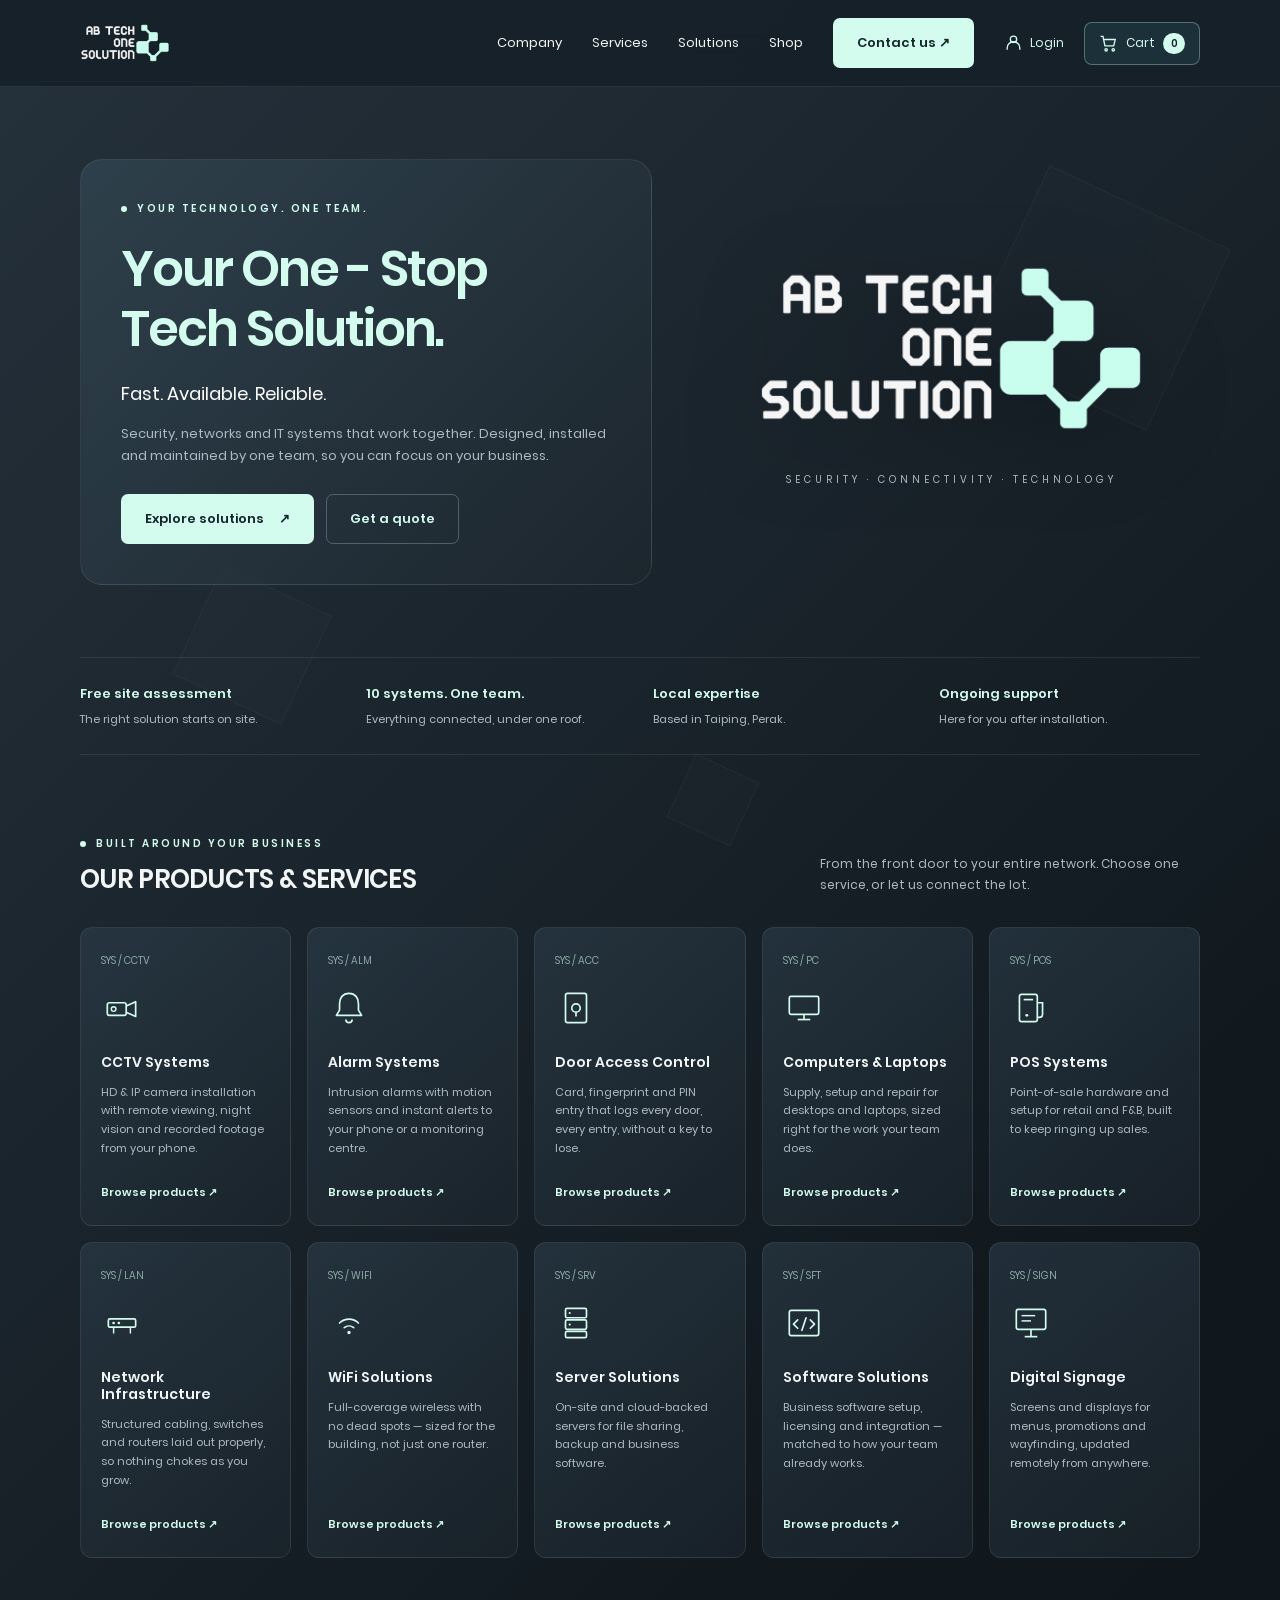
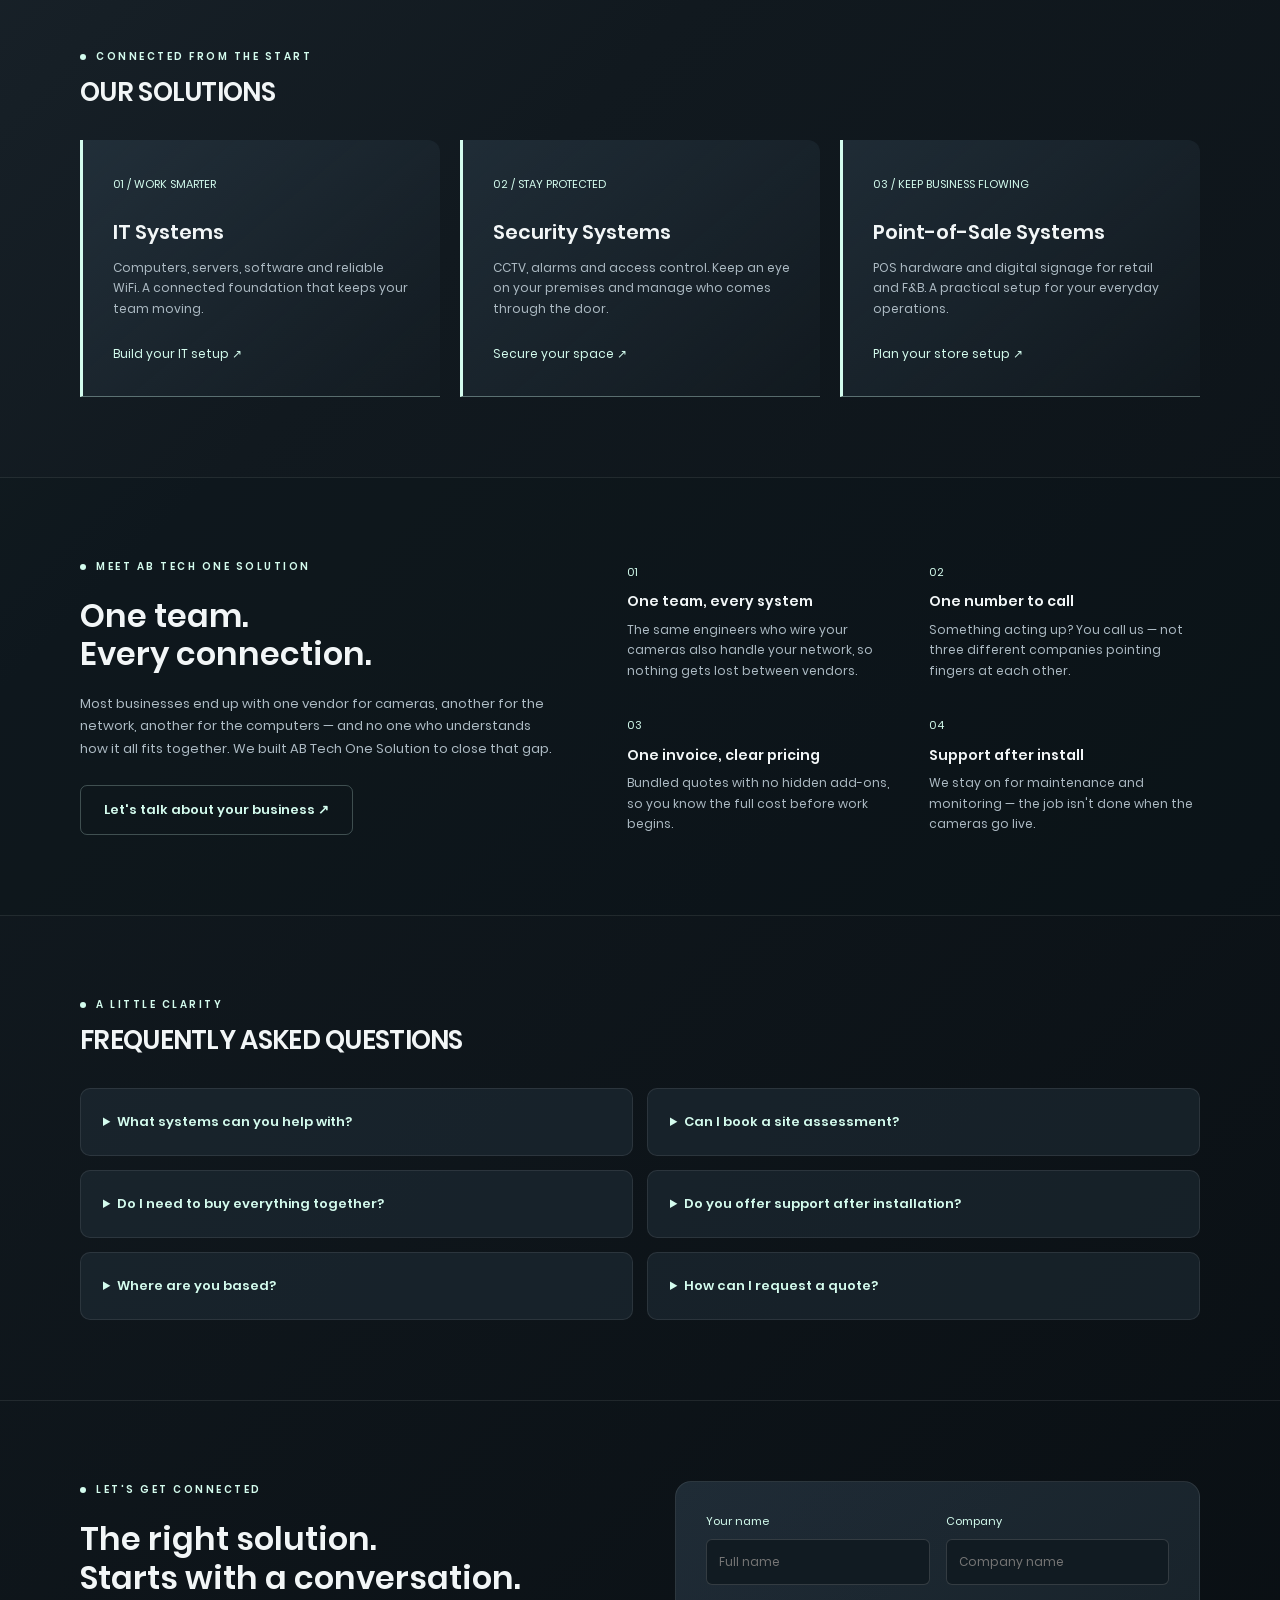
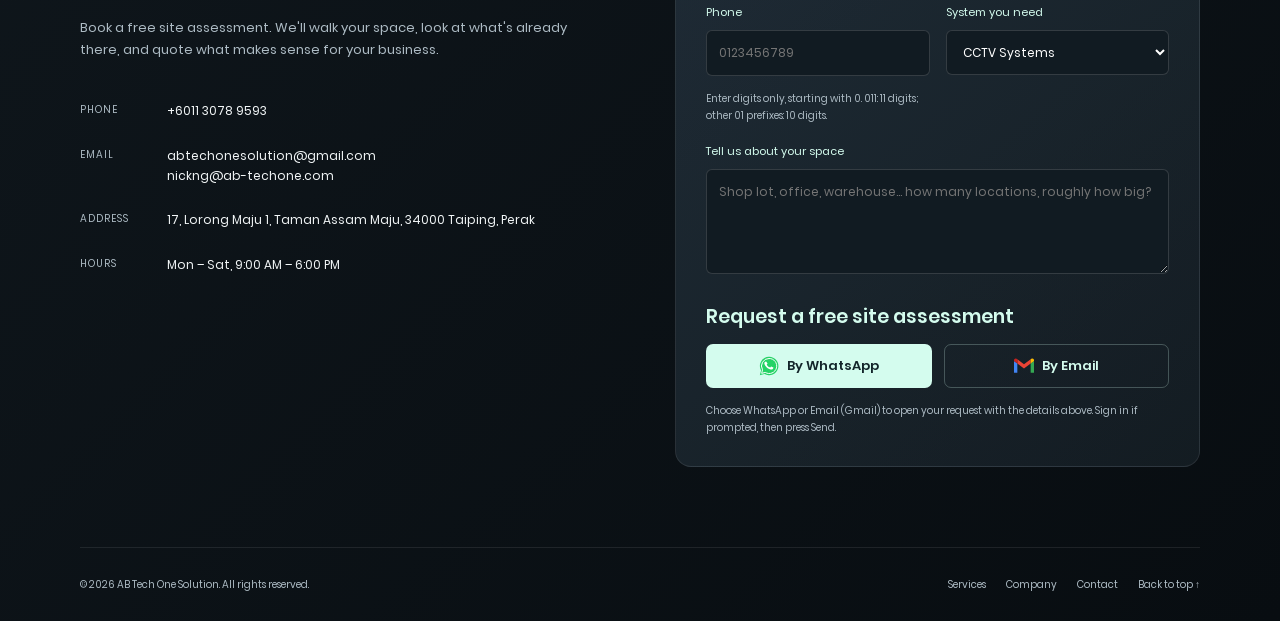
==== commit 0436b3f2: "Save category order to D1 for immediate public refresh" ====
--- a/index.html
+++ b/index.html
@@ -1,5 +1,5 @@
 <!doctype html>
-<html lang="en"><head><meta charset="utf-8"><meta name="viewport" content="width=device-width,initial-scale=1"><meta name="theme-color" content="#162129"><meta name="description" content="AB Tech One Solution in Taiping, Perak. CCTV, alarms, door access, computers, POS, networking and IT solutions. Request a free site assessment."><title>AB Tech One Solution | Security, Network & IT Systems</title><link rel="icon" type="image/svg+xml" href="assets/favicon.svg?v=brand-1"><link rel="icon" type="image/png" sizes="32x32" href="assets/favicon-32.png?v=brand-1"><link rel="apple-touch-icon" sizes="180x180" href="assets/apple-touch-icon.png?v=brand-1"><link rel="stylesheet" href="styles.css?v=equal-contact-buttons"><script defer src="app.js?v=gmail-compose"></script><link rel="stylesheet" href="cart.css?v=cart-design-1"><script type="module" src="cart.js?v=category-icons-1"></script><script type="module" src="home-categories.js?v=category-icons-1"></script></head>
+<html lang="en"><head><meta charset="utf-8"><meta name="viewport" content="width=device-width,initial-scale=1"><meta name="theme-color" content="#162129"><meta name="description" content="AB Tech One Solution in Taiping, Perak. CCTV, alarms, door access, computers, POS, networking and IT solutions. Request a free site assessment."><title>AB Tech One Solution | Security, Network & IT Systems</title><link rel="icon" type="image/svg+xml" href="assets/favicon.svg?v=brand-1"><link rel="icon" type="image/png" sizes="32x32" href="assets/favicon-32.png?v=brand-1"><link rel="apple-touch-icon" sizes="180x180" href="assets/apple-touch-icon.png?v=brand-1"><link rel="stylesheet" href="styles.css?v=equal-contact-buttons"><script defer src="app.js?v=home-back-1"></script><link rel="stylesheet" href="cart.css?v=cart-design-1"><script type="module" src="cart.js?v=category-icons-1"></script><script type="module" src="home-categories.js?v=instant-order-1"></script><link rel="stylesheet" href="service-enquiry.css?v=1"><script type="module" src="service-enquiry.js?v=1"></script></head>
 <body id="top"><a class="skip" href="#main">Skip to content</a><div class="background" aria-hidden="true"><i></i><i></i><i></i></div>
 <header class="header"><div class="wrap header-row"><a class="brand" href="#top" aria-label="AB Tech One Solution home"><img src="assets/logo-nav.png" width="540" height="255" alt=""></a><button class="menu" aria-expanded="false" aria-controls="navigation" aria-label="Toggle navigation">Menu</button><nav class="nav" id="navigation" aria-label="Main navigation"><a href="#why">Company</a><a href="#services">Services</a><a href="#solutions">Solutions</a><a href="catalogue.html">Shop</a><a class="button" href="#contact">Contact us ↗</a></nav><div class="customer-header-actions"><button type="button" class="customer-account-toggle" data-customer-account aria-label="Customer login or create account"><svg viewBox="0 0 24 24" fill="none" stroke="currentColor" stroke-width="1.7" aria-hidden="true"><circle cx="12" cy="8" r="4"/><path d="M4 21v-2a8 8 0 0 1 16 0v2"/></svg><span>Login</span></button><button type="button" class="cart-toggle" data-cart-open><svg viewBox="0 0 24 24" fill="none" stroke="currentColor" stroke-width="1.7" aria-hidden="true"><path d="M2 3h3l2.5 12h11l2-8H6"/><circle cx="9" cy="20" r="1.5"/><circle cx="18" cy="20" r="1.5"/></svg><span>Cart</span><span data-cart-count>0</span></button></div></div></header>
 <main id="main"><div class="wrap"><section class="hero" aria-labelledby="hero-title"><div class="hero-copy"><span class="eyebrow">Your technology. One team.</span><h1 id="hero-title">Your One - Stop<br>Tech Solution.</h1><p class="tagline">Fast. Available. Reliable.</p><p>Security, networks and IT systems that work together. Designed, installed and maintained by one team, so you can focus on your business.</p><div class="actions"><a class="button" href="#services">Explore solutions <span aria-hidden="true">↗</span></a><a class="button secondary" href="#contact">Get a quote</a></div></div><div class="hero-art"><img src="assets/logo-hero.png" width="1600" height="755" alt="AB Tech One Solution"><p>Security · Connectivity · Technology</p></div></section>
@@ -92,7 +92,7 @@
           </svg>
           <h3><a href="catalogue.html?category=Digital%20Signage">Digital Signage</a></h3>
           <p>Screens and displays for menus, promotions and wayfinding, updated remotely from anywhere.</p><a class="service-link" href="catalogue.html?category=Digital%20Signage">Browse products <span aria-hidden="true">↗</span></a></article></div></section>
-<section id="solutions" class="solutions"><div class="section-heading"><div><span class="eyebrow">Connected from the start</span><h2>OUR SOLUTIONS</h2></div></div><div class="solutions-grid"><article class="solution"><span>01 / WORK SMARTER</span><h3>IT Systems</h3><p>Computers, servers, software and reliable WiFi. A connected foundation that keeps your team moving.</p><a href="#contact" data-service="Network Infrastructure">Build your IT setup ↗</a></article><article class="solution"><span>02 / STAY PROTECTED</span><h3>Security Systems</h3><p>CCTV, alarms and access control. Keep an eye on your premises and manage who comes through the door.</p><a href="#contact" data-service="CCTV Systems">Secure your space ↗</a></article><article class="solution"><span>03 / KEEP BUSINESS FLOWING</span><h3>Point-of-Sale Systems</h3><p>POS hardware and digital signage for retail and F&B. A practical setup for your everyday operations.</p><a href="#contact" data-service="POS Systems">Plan your store setup ↗</a></article></div></section></div>
+<section id="solutions" class="solutions"><div class="section-heading"><div><span class="eyebrow">Connected from the start</span><h2>OUR SOLUTIONS</h2></div></div><div class="solutions-grid"><article class="solution"><span>01 / WORK SMARTER</span><h3><a href="#contact" data-solution="it">IT Systems</a></h3><p>Computers, servers, software and reliable WiFi. A connected foundation that keeps your team moving.</p><a href="#contact" data-solution="it">Build your IT setup ↗</a></article><article class="solution"><span>02 / STAY PROTECTED</span><h3><a href="#contact" data-solution="security">Security Systems</a></h3><p>CCTV, alarms and access control. Keep an eye on your premises and manage who comes through the door.</p><a href="#contact" data-solution="security">Secure your space ↗</a></article><article class="solution"><span>03 / KEEP BUSINESS FLOWING</span><h3><a href="#contact" data-solution="pos">Point-of-Sale Systems</a></h3><p>POS hardware and digital signage for retail and F&B. A practical setup for your everyday operations.</p><a href="#contact" data-solution="pos">Plan your store setup ↗</a></article></div></section></div>
 <section class="why" id="why"><div class="wrap why-grid"><div class="why-copy"><span class="eyebrow">Meet AB Tech One Solution</span><h2>One team.<br>Every connection.</h2><p>Most businesses end up with one vendor for cameras, another for the network, another for the computers — and no one who understands how it all fits together. We built AB Tech One Solution to close that gap.</p><a class="button secondary" style="margin-top:25px" href="#contact">Let's talk about your business ↗</a></div><div class="why-list">
         <div class="why-item">
           <span class="num mono">01</span>
--- a/service-enquiry.css
+++ b/service-enquiry.css
@@ -0,0 +1 @@
+.solution h3 a{display:inline;font:inherit;color:inherit;margin:0}.solution h3 a:hover{color:var(--mint)}.service-enquiry{width:min(580px,calc(100% - 32px));max-height:90dvh;overflow:auto;margin:auto;padding:28px;background:#1b2b34;color:#edf5f5;border:1px solid #59746d;border-radius:18px;box-shadow:0 24px 80px #0006}.service-enquiry::backdrop{background:#061015c9;backdrop-filter:blur(5px)}.enquiry-heading{display:flex;justify-content:space-between;gap:20px;align-items:flex-start}.enquiry-heading .eyebrow{font-size:9px;margin:0 0 14px}.enquiry-heading h2{font-size:25px;letter-spacing:-.6px}.enquiry-heading>button{border:0;background:none;color:var(--mint);font-size:28px;line-height:1;padding:4px 6px;cursor:pointer}.service-enquiry label{display:block;font-size:12px;color:var(--mint);margin:24px 0 8px}.enquiry-message{background:#13242d;border:1px solid var(--line);padding:18px;border-radius:10px;margin-top:24px}.enquiry-message>span{display:block;font-size:10px;text-transform:uppercase;letter-spacing:1.5px;color:var(--mint);margin-bottom:10px}.enquiry-message p{font-size:13px;line-height:1.8;overflow-wrap:anywhere}.enquiry-instruction{font-size:12px;color:var(--muted);margin:18px 0}.enquiry-channels{display:grid;grid-template-columns:1fr 1fr;gap:12px}.enquiry-channels button:disabled{opacity:.45;cursor:not-allowed;transform:none}.enquiry-status{font-size:12px;color:var(--muted);margin-top:12px;overflow-wrap:anywhere}.enquiry-status:empty{display:none}.enquiry-status a{color:var(--mint);text-decoration:underline}.service-enquiry [hidden]{display:none}@media(max-width:480px){.service-enquiry{padding:22px}.enquiry-channels{grid-template-columns:1fr}.enquiry-heading h2{font-size:22px}}
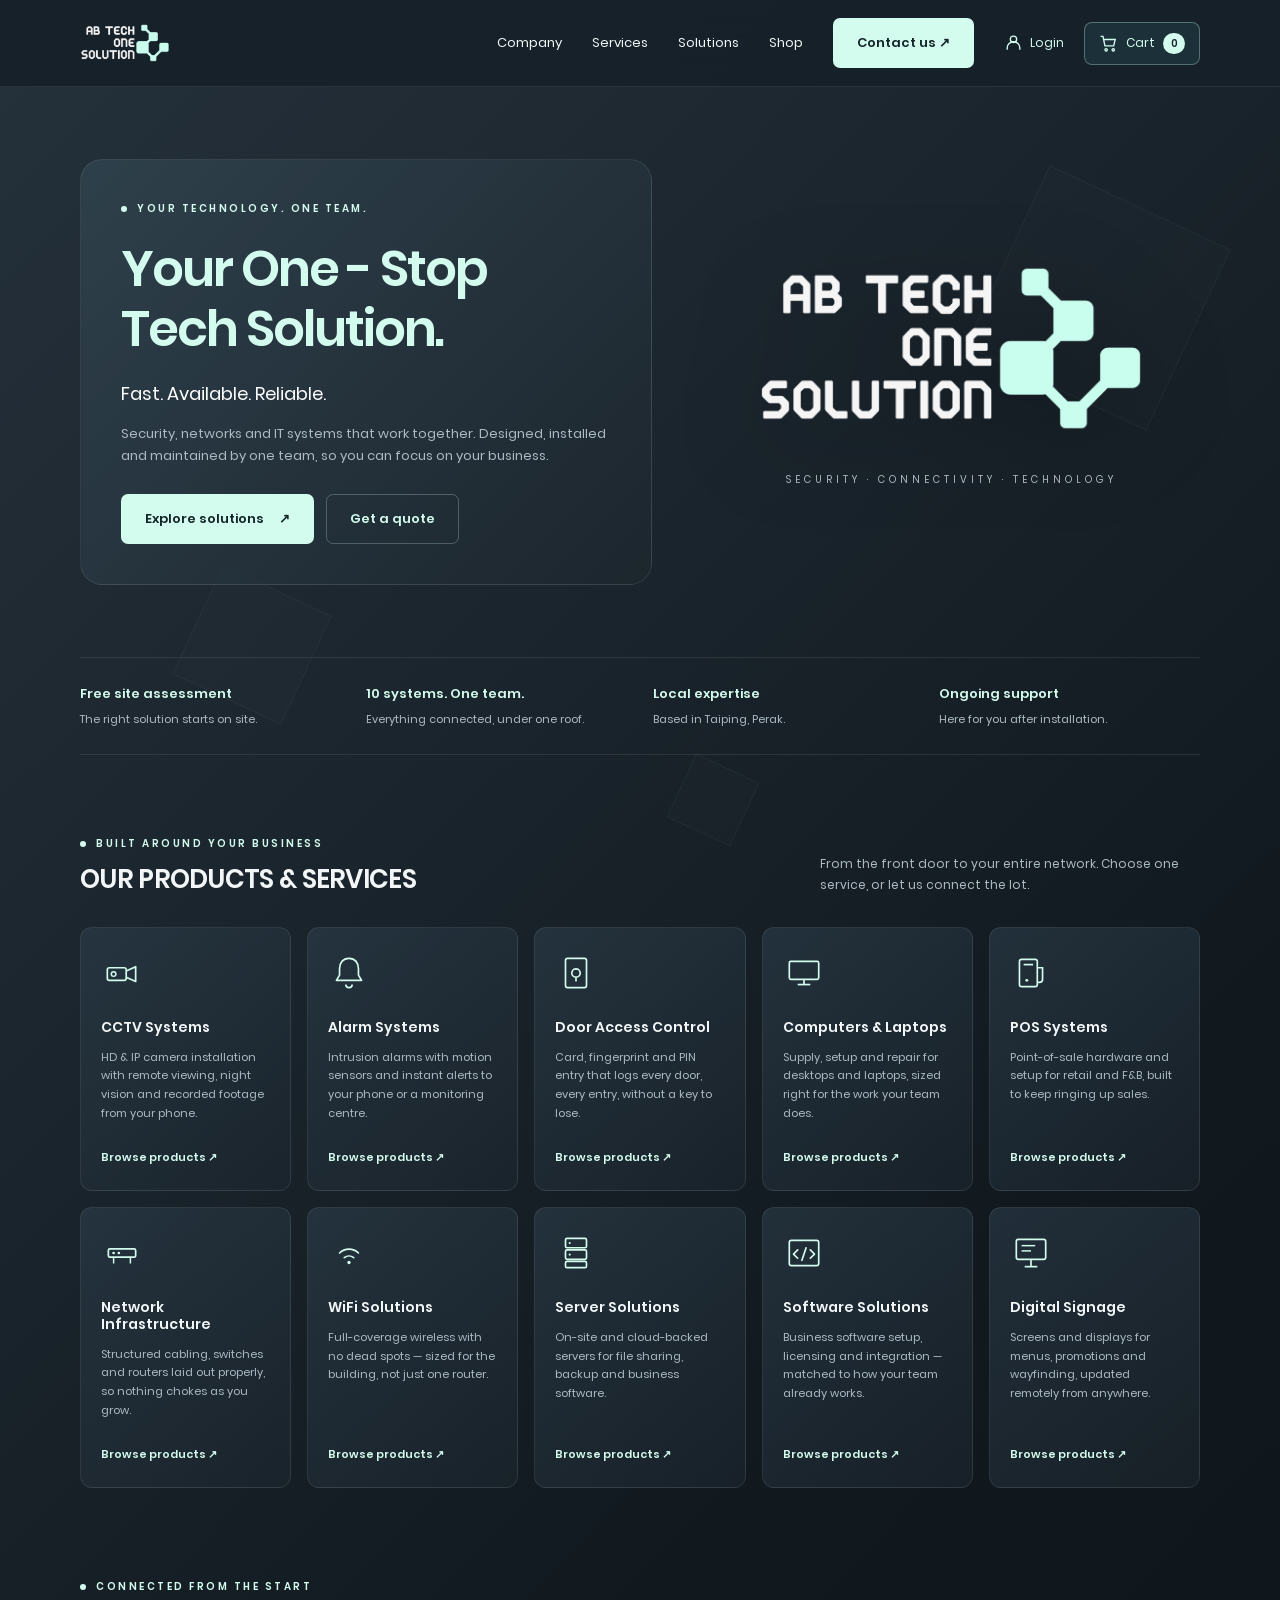
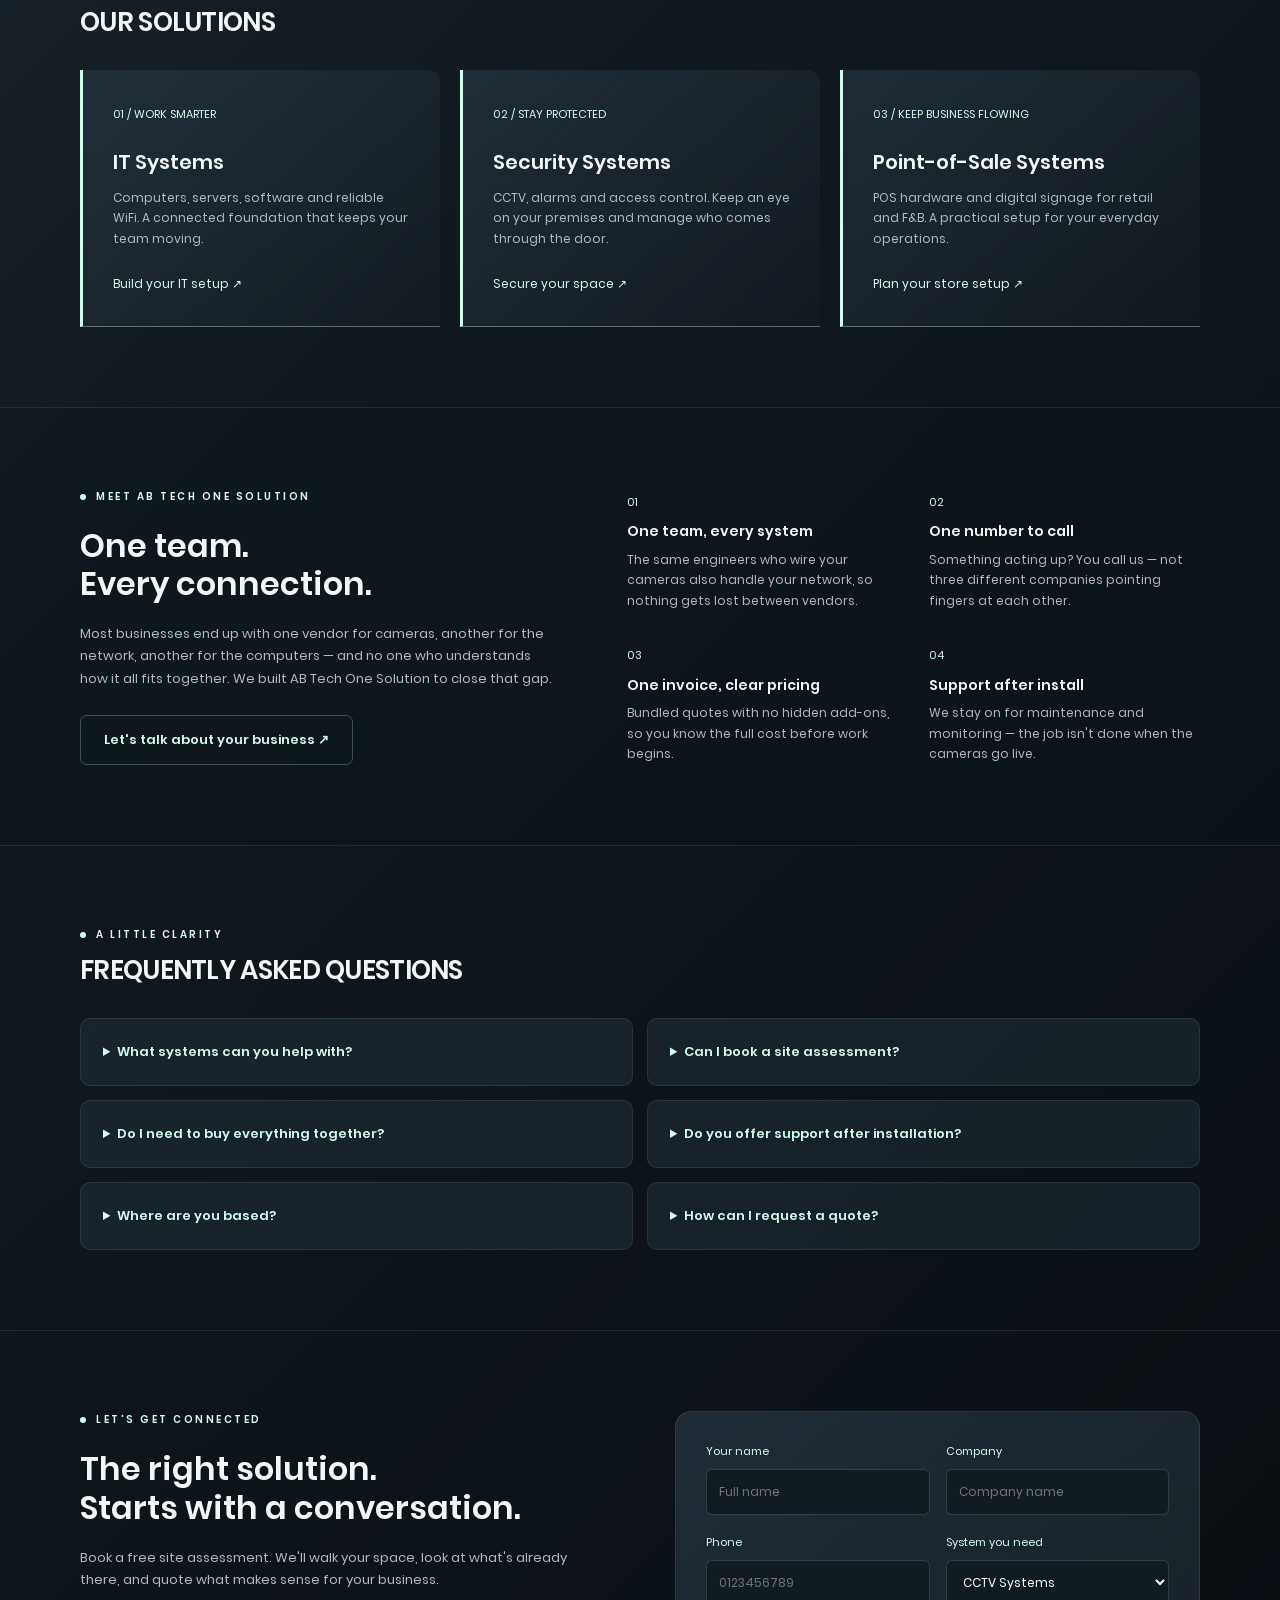
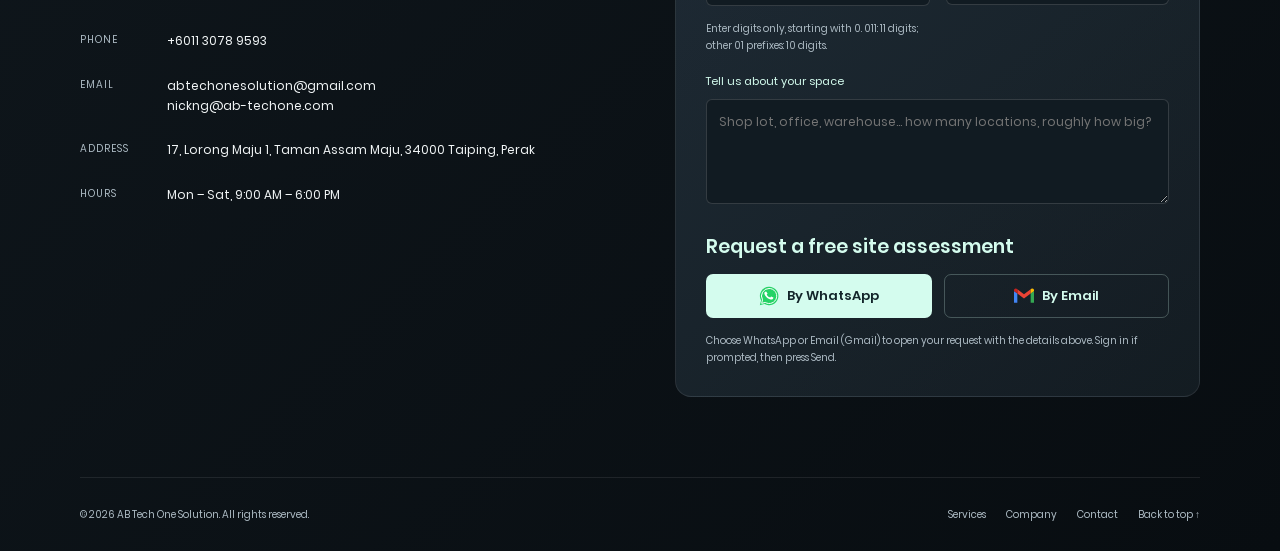
==== commit 9eb2a085: "Remove code labels from all category cards" ====
--- a/index.html
+++ b/index.html
@@ -1,11 +1,10 @@
 <!doctype html>
-<html lang="en"><head><meta charset="utf-8"><meta name="viewport" content="width=device-width,initial-scale=1"><meta name="theme-color" content="#162129"><meta name="description" content="AB Tech One Solution in Taiping, Perak. CCTV, alarms, door access, computers, POS, networking and IT solutions. Request a free site assessment."><title>AB Tech One Solution | Security, Network & IT Systems</title><link rel="icon" type="image/svg+xml" href="assets/favicon.svg?v=brand-1"><link rel="icon" type="image/png" sizes="32x32" href="assets/favicon-32.png?v=brand-1"><link rel="apple-touch-icon" sizes="180x180" href="assets/apple-touch-icon.png?v=brand-1"><link rel="stylesheet" href="styles.css?v=equal-contact-buttons"><script defer src="app.js?v=home-back-1"></script><link rel="stylesheet" href="cart.css?v=cart-design-1"><script type="module" src="cart.js?v=category-icons-1"></script><script type="module" src="home-categories.js?v=instant-order-1"></script><link rel="stylesheet" href="service-enquiry.css?v=1"><script type="module" src="service-enquiry.js?v=1"></script></head>
+<html lang="en"><head><meta charset="utf-8"><meta name="viewport" content="width=device-width,initial-scale=1"><meta name="theme-color" content="#162129"><meta name="description" content="AB Tech One Solution in Taiping, Perak. CCTV, alarms, door access, computers, POS, networking and IT solutions. Request a free site assessment."><title>AB Tech One Solution | Security, Network & IT Systems</title><link rel="icon" type="image/svg+xml" href="assets/favicon.svg?v=brand-1"><link rel="icon" type="image/png" sizes="32x32" href="assets/favicon-32.png?v=brand-1"><link rel="apple-touch-icon" sizes="180x180" href="assets/apple-touch-icon.png?v=brand-1"><link rel="stylesheet" href="styles.css?v=equal-contact-buttons"><script defer src="app.js?v=home-back-1"></script><link rel="stylesheet" href="cart.css?v=cart-design-1"><script type="module" src="cart.js?v=category-icons-1"></script><script type="module" src="home-categories.js?v=no-category-labels-1"></script><link rel="stylesheet" href="service-enquiry.css?v=1"><script type="module" src="service-enquiry.js?v=1"></script></head>
 <body id="top"><a class="skip" href="#main">Skip to content</a><div class="background" aria-hidden="true"><i></i><i></i><i></i></div>
 <header class="header"><div class="wrap header-row"><a class="brand" href="#top" aria-label="AB Tech One Solution home"><img src="assets/logo-nav.png" width="540" height="255" alt=""></a><button class="menu" aria-expanded="false" aria-controls="navigation" aria-label="Toggle navigation">Menu</button><nav class="nav" id="navigation" aria-label="Main navigation"><a href="#why">Company</a><a href="#services">Services</a><a href="#solutions">Solutions</a><a href="catalogue.html">Shop</a><a class="button" href="#contact">Contact us ↗</a></nav><div class="customer-header-actions"><button type="button" class="customer-account-toggle" data-customer-account aria-label="Customer login or create account"><svg viewBox="0 0 24 24" fill="none" stroke="currentColor" stroke-width="1.7" aria-hidden="true"><circle cx="12" cy="8" r="4"/><path d="M4 21v-2a8 8 0 0 1 16 0v2"/></svg><span>Login</span></button><button type="button" class="cart-toggle" data-cart-open><svg viewBox="0 0 24 24" fill="none" stroke="currentColor" stroke-width="1.7" aria-hidden="true"><path d="M2 3h3l2.5 12h11l2-8H6"/><circle cx="9" cy="20" r="1.5"/><circle cx="18" cy="20" r="1.5"/></svg><span>Cart</span><span data-cart-count>0</span></button></div></div></header>
 <main id="main"><div class="wrap"><section class="hero" aria-labelledby="hero-title"><div class="hero-copy"><span class="eyebrow">Your technology. One team.</span><h1 id="hero-title">Your One - Stop<br>Tech Solution.</h1><p class="tagline">Fast. Available. Reliable.</p><p>Security, networks and IT systems that work together. Designed, installed and maintained by one team, so you can focus on your business.</p><div class="actions"><a class="button" href="#services">Explore solutions <span aria-hidden="true">↗</span></a><a class="button secondary" href="#contact">Get a quote</a></div></div><div class="hero-art"><img src="assets/logo-hero.png" width="1600" height="755" alt="AB Tech One Solution"><p>Security · Connectivity · Technology</p></div></section>
 <div class="trust"><div><strong>Free site assessment</strong><p>The right solution starts on site.</p></div><div><strong id="systems-count-heading">Systems. One team.</strong><p>Everything connected, under one roof.</p></div><div><strong>Local expertise</strong><p>Based in Taiping, Perak.</p></div><div><strong>Ongoing support</strong><p>Here for you after installation.</p></div></div>
 <section id="services"><div class="section-heading"><div><span class="eyebrow">Built around your business</span><h2>OUR PRODUCTS & SERVICES</h2></div><p>From the front door to your entire network. Choose one service, or let us connect the lot.</p></div><div class="services-grid"><article class="service-card">
-          <span class="service-code">SYS / CCTV</span>
           <svg class="service-icon" viewBox="0 0 40 40" fill="none" xmlns="http://www.w3.org/2000/svg" aria-hidden="true">
             <rect x="6" y="15" width="18" height="12" rx="2" stroke="currentColor" stroke-width="1.6"/>
             <path d="M24 18l9-4v14l-9-4" stroke="currentColor" stroke-width="1.6" stroke-linejoin="round"/>
@@ -13,14 +12,12 @@
           </svg>
           <h3><a href="catalogue.html?category=CCTV%20Systems">CCTV Systems</a></h3>
           <p>HD &amp; IP camera installation with remote viewing, night vision and recorded footage from your phone.</p><a class="service-link" href="catalogue.html?category=CCTV%20Systems">Browse products <span aria-hidden="true">↗</span></a></article><article class="service-card">
-          <span class="service-code">SYS / ALM</span>
           <svg class="service-icon" viewBox="0 0 40 40" fill="none" xmlns="http://www.w3.org/2000/svg" aria-hidden="true">
             <path d="M20 6c-6 0-9 4.5-9 10v6l-3 5h24l-3-5v-6c0-5.5-3-10-9-10z" stroke="currentColor" stroke-width="1.6" stroke-linejoin="round"/>
             <path d="M17 31a3 3 0 0 0 6 0" stroke="currentColor" stroke-width="1.6"/>
           </svg>
           <h3><a href="catalogue.html?category=Alarm%20Systems">Alarm Systems</a></h3>
           <p>Intrusion alarms with motion sensors and instant alerts to your phone or a monitoring centre.</p><a class="service-link" href="catalogue.html?category=Alarm%20Systems">Browse products <span aria-hidden="true">↗</span></a></article><article class="service-card">
-          <span class="service-code">SYS / ACC</span>
           <svg class="service-icon" viewBox="0 0 40 40" fill="none" xmlns="http://www.w3.org/2000/svg" aria-hidden="true">
             <rect x="10" y="6" width="20" height="28" rx="2" stroke="currentColor" stroke-width="1.6"/>
             <circle cx="20" cy="20" r="4" stroke="currentColor" stroke-width="1.6"/>
@@ -28,7 +25,6 @@
           </svg>
           <h3><a href="catalogue.html?category=Door%20Access%20Control">Door Access Control</a></h3>
           <p>Card, fingerprint and PIN entry that logs every door, every entry, without a key to lose.</p><a class="service-link" href="catalogue.html?category=Door%20Access%20Control">Browse products <span aria-hidden="true">↗</span></a></article><article class="service-card">
-          <span class="service-code">SYS / PC</span>
           <svg class="service-icon" viewBox="0 0 40 40" fill="none" xmlns="http://www.w3.org/2000/svg" aria-hidden="true">
             <rect x="6" y="9" width="28" height="17" rx="1.5" stroke="currentColor" stroke-width="1.6"/>
             <line x1="14" y1="31" x2="26" y2="31" stroke="currentColor" stroke-width="1.6"/>
@@ -36,7 +32,6 @@
           </svg>
           <h3><a href="catalogue.html?category=Computers%20%26%20Laptops">Computers &amp; Laptops</a></h3>
           <p>Supply, setup and repair for desktops and laptops, sized right for the work your team does.</p><a class="service-link" href="catalogue.html?category=Computers%20%26%20Laptops">Browse products <span aria-hidden="true">↗</span></a></article><article class="service-card">
-          <span class="service-code">SYS / POS</span>
           <svg class="service-icon" viewBox="0 0 40 40" fill="none" xmlns="http://www.w3.org/2000/svg" aria-hidden="true">
             <rect x="9" y="7" width="17" height="26" rx="2" stroke="currentColor" stroke-width="1.6"/>
             <line x1="13" y1="12" x2="22" y2="12" stroke="currentColor" stroke-width="1.6"/>
@@ -45,7 +40,6 @@
           </svg>
           <h3><a href="catalogue.html?category=POS%20Systems">POS Systems</a></h3>
           <p>Point-of-sale hardware and setup for retail and F&amp;B, built to keep ringing up sales.</p><a class="service-link" href="catalogue.html?category=POS%20Systems">Browse products <span aria-hidden="true">↗</span></a></article><article class="service-card">
-          <span class="service-code">SYS / LAN</span>
           <svg class="service-icon" viewBox="0 0 40 40" fill="none" xmlns="http://www.w3.org/2000/svg" aria-hidden="true">
             <rect x="7" y="16" width="26" height="8" rx="1.5" stroke="currentColor" stroke-width="1.6"/>
             <circle cx="12" cy="20" r="1.3" fill="currentColor"/>
@@ -55,7 +49,6 @@
           </svg>
           <h3><a href="catalogue.html?category=Network%20Infrastructure">Network Infrastructure</a></h3>
           <p>Structured cabling, switches and routers laid out properly, so nothing chokes as you grow.</p><a class="service-link" href="catalogue.html?category=Network%20Infrastructure">Browse products <span aria-hidden="true">↗</span></a></article><article class="service-card">
-          <span class="service-code">SYS / WIFI</span>
           <svg class="service-icon" viewBox="0 0 40 40" fill="none" xmlns="http://www.w3.org/2000/svg" aria-hidden="true">
             <path d="M11 20a13 13 0 0 1 18 0" stroke="currentColor" stroke-width="1.6" stroke-linecap="round"/>
             <path d="M15.5 24.5a7 7 0 0 1 9 0" stroke="currentColor" stroke-width="1.6" stroke-linecap="round"/>
@@ -63,7 +56,6 @@
           </svg>
           <h3><a href="catalogue.html?category=WiFi%20Solutions">WiFi Solutions</a></h3>
           <p>Full-coverage wireless with no dead spots — sized for the building, not just one router.</p><a class="service-link" href="catalogue.html?category=WiFi%20Solutions">Browse products <span aria-hidden="true">↗</span></a></article><article class="service-card">
-          <span class="service-code">SYS / SRV</span>
           <svg class="service-icon" viewBox="0 0 40 40" fill="none" xmlns="http://www.w3.org/2000/svg" aria-hidden="true">
             <rect x="10" y="6" width="20" height="9" rx="1.5" stroke="currentColor" stroke-width="1.6"/>
             <rect x="10" y="17" width="20" height="9" rx="1.5" stroke="currentColor" stroke-width="1.6"/>
@@ -73,7 +65,6 @@
           </svg>
           <h3><a href="catalogue.html?category=Server%20Solutions">Server Solutions</a></h3>
           <p>On-site and cloud-backed servers for file sharing, backup and business software.</p><a class="service-link" href="catalogue.html?category=Server%20Solutions">Browse products <span aria-hidden="true">↗</span></a></article><article class="service-card">
-          <span class="service-code">SYS / SFT</span>
           <svg class="service-icon" viewBox="0 0 40 40" fill="none" xmlns="http://www.w3.org/2000/svg" aria-hidden="true">
             <rect x="6" y="8" width="28" height="24" rx="2" stroke="currentColor" stroke-width="1.6"/>
             <path d="M14 17l-4 4 4 4" stroke="currentColor" stroke-width="1.6" stroke-linecap="round" stroke-linejoin="round"/>
@@ -82,7 +73,6 @@
           </svg>
           <h3><a href="catalogue.html?category=Software%20Solutions">Software Solutions</a></h3>
           <p>Business software setup, licensing and integration — matched to how your team already works.</p><a class="service-link" href="catalogue.html?category=Software%20Solutions">Browse products <span aria-hidden="true">↗</span></a></article><article class="service-card">
-          <span class="service-code">SYS / SIGN</span>
           <svg class="service-icon" viewBox="0 0 40 40" fill="none" xmlns="http://www.w3.org/2000/svg" aria-hidden="true">
             <rect x="6" y="7" width="28" height="19" rx="2" stroke="currentColor" stroke-width="1.6"/>
             <line x1="14" y1="33" x2="26" y2="33" stroke="currentColor" stroke-width="1.6"/>
--- a/styles.css
+++ b/styles.css
@@ -2,7 +2,7 @@
 @font-face{font-family:Poppins;src:url('assets/poppins-semibold.ttf') format('truetype');font-weight:600 800;font-display:swap}
 :root{color-scheme:dark;--mint:#d4fcee;--muted:#adbbc4;--line:#ffffff16;--panel:#263640;--bg:#11191f}
 *{box-sizing:border-box}html{scroll-behavior:smooth;scroll-padding-top:100px}body{margin:0;background:linear-gradient(135deg,#25313b 0%,#11191f 45%,#080d11 100%);color:#f2f6f7;font:15px/1.7 Poppins,Arial,sans-serif}a{color:inherit;text-decoration:none}button,input,textarea,select{font:inherit}button,a,input,textarea,select,summary{-webkit-tap-highlight-color:transparent}a:focus-visible,button:focus-visible,input:focus-visible,select:focus-visible,textarea:focus-visible,summary:focus-visible{outline:3px solid var(--mint);outline-offset:5px}img,svg{max-width:100%;display:block}h1,h2,h3,p{margin:0}h1,h2,h3{line-height:1.2}p{color:var(--muted)}.wrap{width:min(1120px,calc(100% - 48px));margin:auto}.skip{position:fixed;top:-100px;z-index:100;background:var(--mint);color:var(--bg);padding:12px}.skip:focus{top:8px}.background{position:fixed;inset:0;overflow:hidden;pointer-events:none;z-index:-1}.background i{position:absolute;width:120px;height:120px;border:1px solid #d4fcee0b;background:#d4fcee03;left:15%;top:65%;transform:rotate(25deg);animation:float 18s ease-in-out infinite}.background i:nth-child(2){left:78%;top:22%;width:200px;height:200px;animation-delay:-8s}.background i:nth-child(3){left:53%;top:85%;width:70px;height:70px;animation-delay:-4s}@keyframes float{50%{transform:translateY(-65px) rotate(65deg)}}
-.header{position:sticky;top:0;z-index:20;background:#162129ed;backdrop-filter:blur(18px);border-bottom:1px solid var(--line)}.header-row{height:86px;display:flex;align-items:center;justify-content:space-between;gap:24px}.brand{display:flex;align-items:center;gap:12px;font-size:13px;font-weight:600;line-height:1.4}.brand img{width:90px;height:auto;flex-shrink:0;object-fit:contain}.brand small{display:block;color:var(--muted);font-size:10px;letter-spacing:2px;font-weight:400}.nav{display:flex;gap:30px;align-items:center;font-size:13px}.nav a:hover{color:var(--mint)}.button{display:inline-flex;align-items:center;justify-content:center;gap:15px;border:1px solid transparent;border-radius:7px;background:var(--mint);color:#13252a;padding:13px 23px;font-weight:600;font-size:13px;cursor:pointer;transition:transform .2s,background .2s}.button:hover{background:#a9ebd4;transform:translateY(-2px)}.button.secondary{background:transparent;color:var(--mint);border-color:#d4fcee40}.menu{display:none}.hero{display:grid;grid-template-columns:1.15fr 1fr;align-items:center;gap:50px;min-height:570px;padding:70px 0}.hero-copy{padding:40px;border:1px solid var(--line);border-radius:22px;background:linear-gradient(135deg,#344955aa,#1d272faa)}.eyebrow{display:block;color:var(--mint);text-transform:uppercase;letter-spacing:2.5px;font-size:10px;font-weight:600;margin-bottom:22px}.eyebrow::before{content:'';display:inline-block;width:6px;height:6px;border-radius:50%;background:var(--mint);margin-right:10px}h1{font-size:clamp(34px,4vw,50px);letter-spacing:-2px;color:var(--mint)}.tagline{font-size:18px;color:#fff;margin-top:20px}.hero-copy>p:not(.tagline){margin-top:14px;font-size:13px}.actions{display:flex;flex-wrap:wrap;gap:12px;margin-top:27px}.hero-art{text-align:center}.hero-art img{width:390px;height:auto;margin:auto;filter:drop-shadow(0 20px 45px #0005)}.hero-art p{font-size:10px;letter-spacing:4px;margin-top:30px;text-transform:uppercase}.trust{display:grid;grid-template-columns:repeat(4,1fr);border-block:1px solid var(--line);padding:25px 0;gap:25px}.trust strong{display:block;font-size:13px;color:var(--mint)}.trust p{font-size:11px;margin-top:5px}section{padding:80px 0}.section-heading{display:flex;justify-content:space-between;align-items:end;gap:30px;margin-bottom:32px}.section-heading h2{font-size:26px;letter-spacing:-.7px}.section-heading p{max-width:380px;font-size:12px}.section-heading .eyebrow{margin-bottom:12px}.services-grid{display:grid;grid-template-columns:repeat(5,1fr);gap:16px}.service-card{position:relative;padding:24px 20px;display:flex;flex-direction:column;align-items:start;border:1px solid var(--line);border-radius:12px;background:linear-gradient(140deg,#2e404e90,#1d272f90);transition:transform .2s,border-color .2s;min-width:0}.service-card:hover{transform:translateY(-5px);border-color:#d4fcee60}.service-code{font-size:10px;color:#8caaa4;margin-bottom:18px}.service-icon{width:42px;height:42px;color:var(--mint);margin-bottom:25px}.service-card h3{font-size:14px;margin-bottom:12px}.service-card p{font-size:11px;margin-bottom:25px}.service-link{margin-top:auto;font-size:11px;font-weight:600;color:var(--mint)}.solutions{padding-top:10px}.solutions-grid{display:grid;grid-template-columns:repeat(3,1fr);gap:20px}.solution{padding:30px;border-left:3px solid var(--mint);border-bottom:1px solid #d4fcee55;background:linear-gradient(140deg,#2e404e80,#1d272f30);border-radius:0 12px 0 0}.solution span{font-size:11px;color:var(--mint)}.solution h3{font-size:20px;margin:24px 0 14px}.solution p{font-size:12px}.solution a{display:inline-block;font-size:12px;color:var(--mint);margin-top:25px}.why{border-block:1px solid var(--line);background:#0b141a40}.why-grid{display:grid;grid-template-columns:1fr 1.2fr;gap:70px}.why h2{font-size:32px}.why-copy>p{margin-top:20px;font-size:13px}.why-list{display:grid;grid-template-columns:1fr 1fr;gap:30px}.why-item .num{font-size:11px;color:var(--mint)}.why-item h3{font-size:14px;margin:10px 0}.why-item p{font-size:12px}.faqs{display:grid;grid-template-columns:1fr 1fr;gap:14px;align-items:start}details{background:#26364070;border:1px solid var(--line);border-radius:10px;padding:22px}summary{cursor:pointer;font-size:13px;font-weight:600;color:var(--mint)}details p{font-size:12px;margin-top:16px}.quote-banner{margin-top:65px;padding:38px 40px;border-radius:16px;background:var(--mint);color:#15262e;display:flex;align-items:center;justify-content:space-between;gap:30px}.quote-banner h2{font-size:26px}.quote-banner p{color:#34554f;font-size:13px;margin-top:8px}.quote-banner .button{background:#1d303a;color:var(--mint);flex-shrink:0}.contact{border-top:1px solid var(--line)}.contact-inner{display:grid;grid-template-columns:1fr 1fr;gap:70px}.contact h2{font-size:32px}.contact-info>p{font-size:13px;margin:20px 0 28px}.contact-detail>div{display:grid;grid-template-columns:72px 1fr;gap:15px;font-size:12px;padding:12px 0}.label{font-size:10px;color:var(--muted);letter-spacing:1px}.lines a{display:block}.contact-detail a{overflow-wrap:anywhere}.contact-detail a:hover{text-decoration:underline;color:var(--mint)}.contact-form{padding:30px;background:linear-gradient(140deg,#2e404e90,#1d272f90);border:1px solid var(--line);border-radius:16px}.form-row{display:grid;gap:16px;margin-bottom:18px}.form-row.two{grid-template-columns:1fr 1fr}.field label{display:block;font-size:11px;margin-bottom:8px;color:var(--mint)}input,select,textarea{width:100%;min-width:0;border:1px solid #ffffff25;border-radius:6px;background:#111b22;color:#fff;padding:12px;font-size:12px}textarea{min-height:105px;resize:vertical}.form-submit{width:100%}.form-note{font-size:10px;margin-top:14px}.footer-row{display:flex;justify-content:space-between;gap:20px;align-items:center;padding:28px 0;border-top:1px solid var(--line);font-size:10px;color:var(--muted)}.footer-links{display:flex;gap:20px}
+.header{position:sticky;top:0;z-index:20;background:#162129ed;backdrop-filter:blur(18px);border-bottom:1px solid var(--line)}.header-row{height:86px;display:flex;align-items:center;justify-content:space-between;gap:24px}.brand{display:flex;align-items:center;gap:12px;font-size:13px;font-weight:600;line-height:1.4}.brand img{width:90px;height:auto;flex-shrink:0;object-fit:contain}.brand small{display:block;color:var(--muted);font-size:10px;letter-spacing:2px;font-weight:400}.nav{display:flex;gap:30px;align-items:center;font-size:13px}.nav a:hover{color:var(--mint)}.button{display:inline-flex;align-items:center;justify-content:center;gap:15px;border:1px solid transparent;border-radius:7px;background:var(--mint);color:#13252a;padding:13px 23px;font-weight:600;font-size:13px;cursor:pointer;transition:transform .2s,background .2s}.button:hover{background:#a9ebd4;transform:translateY(-2px)}.button.secondary{background:transparent;color:var(--mint);border-color:#d4fcee40}.menu{display:none}.hero{display:grid;grid-template-columns:1.15fr 1fr;align-items:center;gap:50px;min-height:570px;padding:70px 0}.hero-copy{padding:40px;border:1px solid var(--line);border-radius:22px;background:linear-gradient(135deg,#344955aa,#1d272faa)}.eyebrow{display:block;color:var(--mint);text-transform:uppercase;letter-spacing:2.5px;font-size:10px;font-weight:600;margin-bottom:22px}.eyebrow::before{content:'';display:inline-block;width:6px;height:6px;border-radius:50%;background:var(--mint);margin-right:10px}h1{font-size:clamp(34px,4vw,50px);letter-spacing:-2px;color:var(--mint)}.tagline{font-size:18px;color:#fff;margin-top:20px}.hero-copy>p:not(.tagline){margin-top:14px;font-size:13px}.actions{display:flex;flex-wrap:wrap;gap:12px;margin-top:27px}.hero-art{text-align:center}.hero-art img{width:390px;height:auto;margin:auto;filter:drop-shadow(0 20px 45px #0005)}.hero-art p{font-size:10px;letter-spacing:4px;margin-top:30px;text-transform:uppercase}.trust{display:grid;grid-template-columns:repeat(4,1fr);border-block:1px solid var(--line);padding:25px 0;gap:25px}.trust strong{display:block;font-size:13px;color:var(--mint)}.trust p{font-size:11px;margin-top:5px}section{padding:80px 0}.section-heading{display:flex;justify-content:space-between;align-items:end;gap:30px;margin-bottom:32px}.section-heading h2{font-size:26px;letter-spacing:-.7px}.section-heading p{max-width:380px;font-size:12px}.section-heading .eyebrow{margin-bottom:12px}.services-grid{display:grid;grid-template-columns:repeat(5,1fr);gap:16px}.service-card{position:relative;padding:24px 20px;display:flex;flex-direction:column;align-items:start;border:1px solid var(--line);border-radius:12px;background:linear-gradient(140deg,#2e404e90,#1d272f90);transition:transform .2s,border-color .2s;min-width:0}.service-card:hover{transform:translateY(-5px);border-color:#d4fcee60}.service-icon{width:42px;height:42px;color:var(--mint);margin-bottom:25px}.service-card h3{font-size:14px;margin-bottom:12px}.service-card p{font-size:11px;margin-bottom:25px}.service-link{margin-top:auto;font-size:11px;font-weight:600;color:var(--mint)}.solutions{padding-top:10px}.solutions-grid{display:grid;grid-template-columns:repeat(3,1fr);gap:20px}.solution{padding:30px;border-left:3px solid var(--mint);border-bottom:1px solid #d4fcee55;background:linear-gradient(140deg,#2e404e80,#1d272f30);border-radius:0 12px 0 0}.solution span{font-size:11px;color:var(--mint)}.solution h3{font-size:20px;margin:24px 0 14px}.solution p{font-size:12px}.solution a{display:inline-block;font-size:12px;color:var(--mint);margin-top:25px}.why{border-block:1px solid var(--line);background:#0b141a40}.why-grid{display:grid;grid-template-columns:1fr 1.2fr;gap:70px}.why h2{font-size:32px}.why-copy>p{margin-top:20px;font-size:13px}.why-list{display:grid;grid-template-columns:1fr 1fr;gap:30px}.why-item .num{font-size:11px;color:var(--mint)}.why-item h3{font-size:14px;margin:10px 0}.why-item p{font-size:12px}.faqs{display:grid;grid-template-columns:1fr 1fr;gap:14px;align-items:start}details{background:#26364070;border:1px solid var(--line);border-radius:10px;padding:22px}summary{cursor:pointer;font-size:13px;font-weight:600;color:var(--mint)}details p{font-size:12px;margin-top:16px}.quote-banner{margin-top:65px;padding:38px 40px;border-radius:16px;background:var(--mint);color:#15262e;display:flex;align-items:center;justify-content:space-between;gap:30px}.quote-banner h2{font-size:26px}.quote-banner p{color:#34554f;font-size:13px;margin-top:8px}.quote-banner .button{background:#1d303a;color:var(--mint);flex-shrink:0}.contact{border-top:1px solid var(--line)}.contact-inner{display:grid;grid-template-columns:1fr 1fr;gap:70px}.contact h2{font-size:32px}.contact-info>p{font-size:13px;margin:20px 0 28px}.contact-detail>div{display:grid;grid-template-columns:72px 1fr;gap:15px;font-size:12px;padding:12px 0}.label{font-size:10px;color:var(--muted);letter-spacing:1px}.lines a{display:block}.contact-detail a{overflow-wrap:anywhere}.contact-detail a:hover{text-decoration:underline;color:var(--mint)}.contact-form{padding:30px;background:linear-gradient(140deg,#2e404e90,#1d272f90);border:1px solid var(--line);border-radius:16px}.form-row{display:grid;gap:16px;margin-bottom:18px}.form-row.two{grid-template-columns:1fr 1fr}.field label{display:block;font-size:11px;margin-bottom:8px;color:var(--mint)}input,select,textarea{width:100%;min-width:0;border:1px solid #ffffff25;border-radius:6px;background:#111b22;color:#fff;padding:12px;font-size:12px}textarea{min-height:105px;resize:vertical}.form-submit{width:100%}.form-note{font-size:10px;margin-top:14px}.footer-row{display:flex;justify-content:space-between;gap:20px;align-items:center;padding:28px 0;border-top:1px solid var(--line);font-size:10px;color:var(--muted)}.footer-links{display:flex;gap:20px}
 @media(min-width:1400px){.hero{min-height:630px}}@media(max-width:1000px){.services-grid{grid-template-columns:repeat(3,1fr)}.hero{gap:25px}.hero-copy{padding:28px}.nav{gap:18px}.contact-inner,.why-grid{gap:35px}}
 @media(max-width:720px){.wrap{width:calc(100% - 36px)}.header-row{height:72px}.brand img{width:70px}.menu{display:block;background:none;border:1px solid #ffffff30;color:var(--mint);padding:8px 12px;border-radius:6px}.nav{display:none;position:absolute;top:72px;left:0;right:0;padding:24px;background:#17242d;border-bottom:1px solid var(--line);flex-direction:column;align-items:stretch}.nav.open{display:flex}.hero{grid-template-columns:1fr;padding:35px 0;gap:30px;min-height:auto}.hero-art{grid-row:1}.hero-art img{width:200px}.hero-art p{display:none}.hero-copy{padding:30px 25px}h1{font-size:38px}.trust{grid-template-columns:1fr 1fr;gap:22px}.services-grid{grid-template-columns:1fr 1fr;gap:12px}.service-card{padding:20px 16px}.section-heading{display:block}.section-heading p{margin-top:15px}.solutions-grid,.why-grid,.contact-inner,.faqs{grid-template-columns:1fr}.solutions-grid{gap:16px}.solution{padding:24px}.solution h3{margin-top:15px}.why-list{gap:24px}section{padding:55px 0}.quote-banner{padding:28px;display:block}.quote-banner .button{margin-top:22px}.contact-form{padding:24px}.footer-row{align-items:start;flex-direction:column}}
 @media(max-width:380px){.form-row.two,.why-list{grid-template-columns:1fr}h1{font-size:32px}.brand{font-size:11px}.services-grid{grid-template-columns:1fr}}
